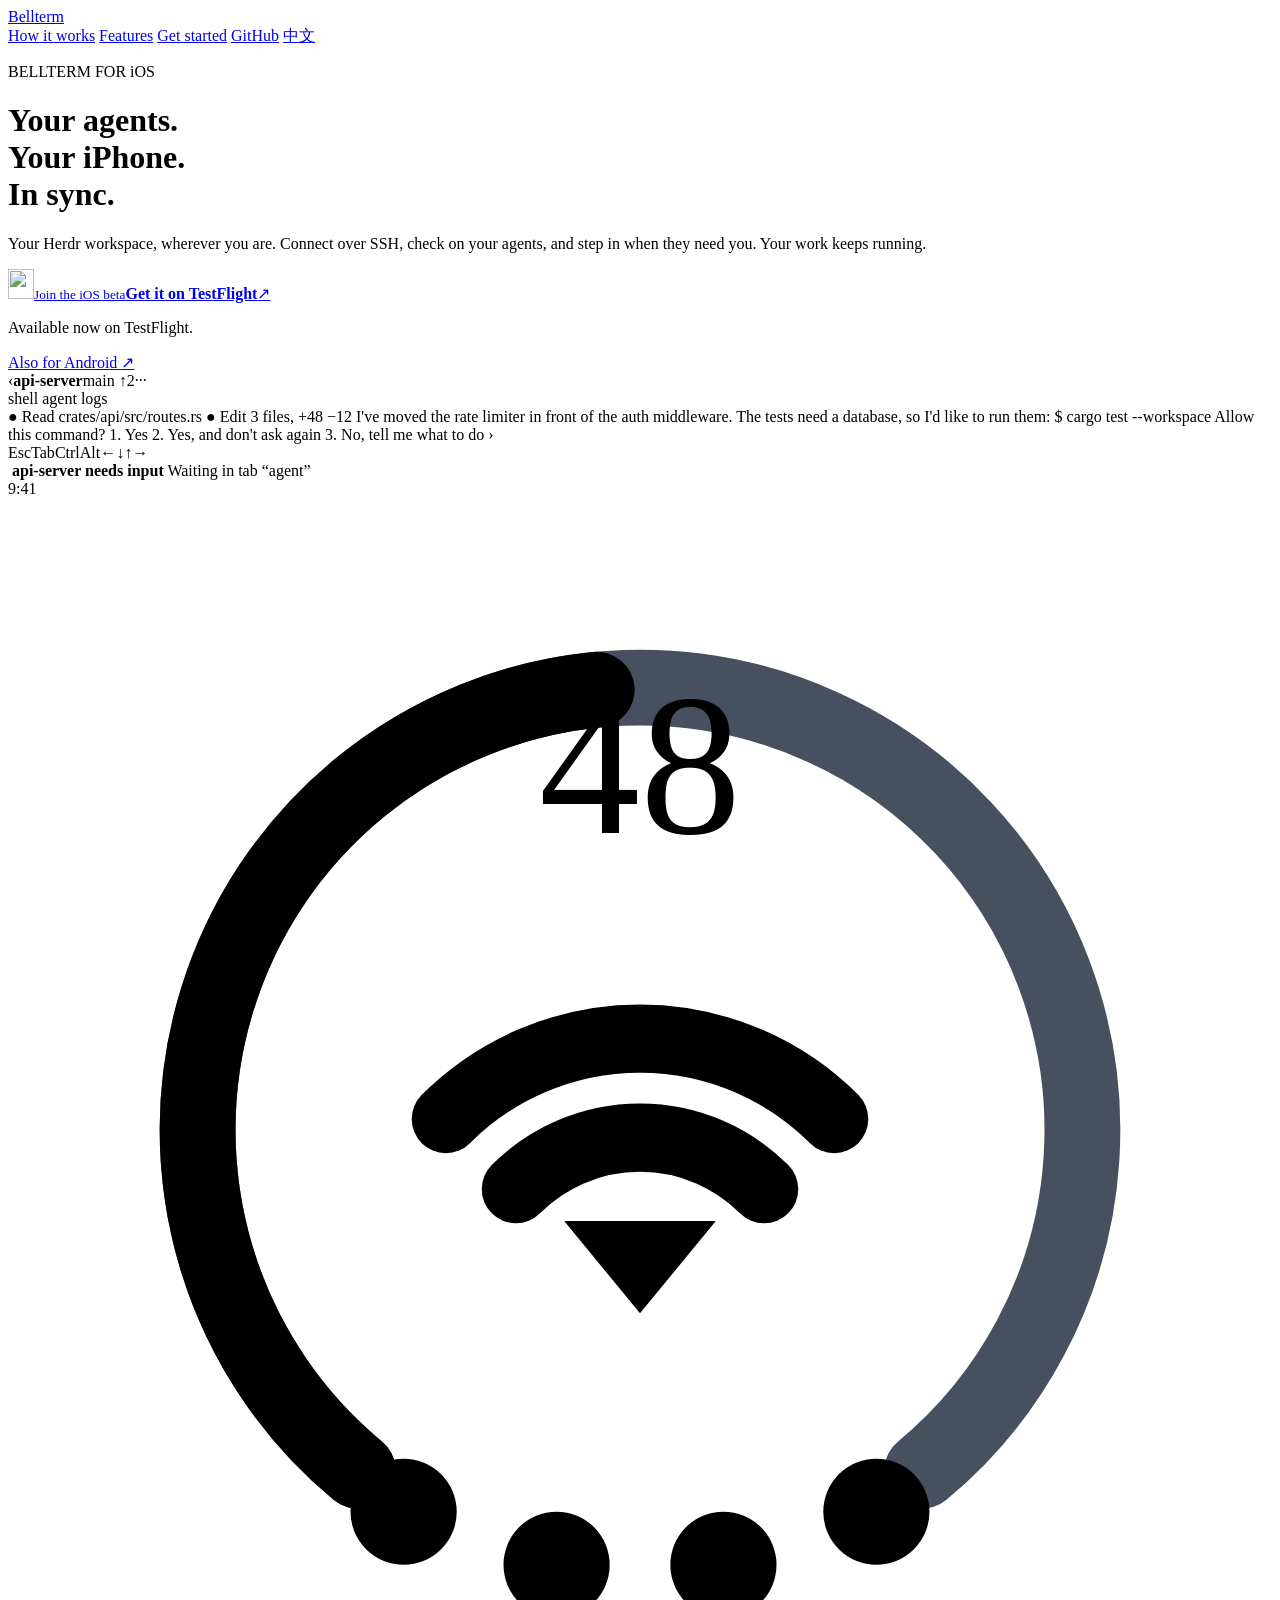
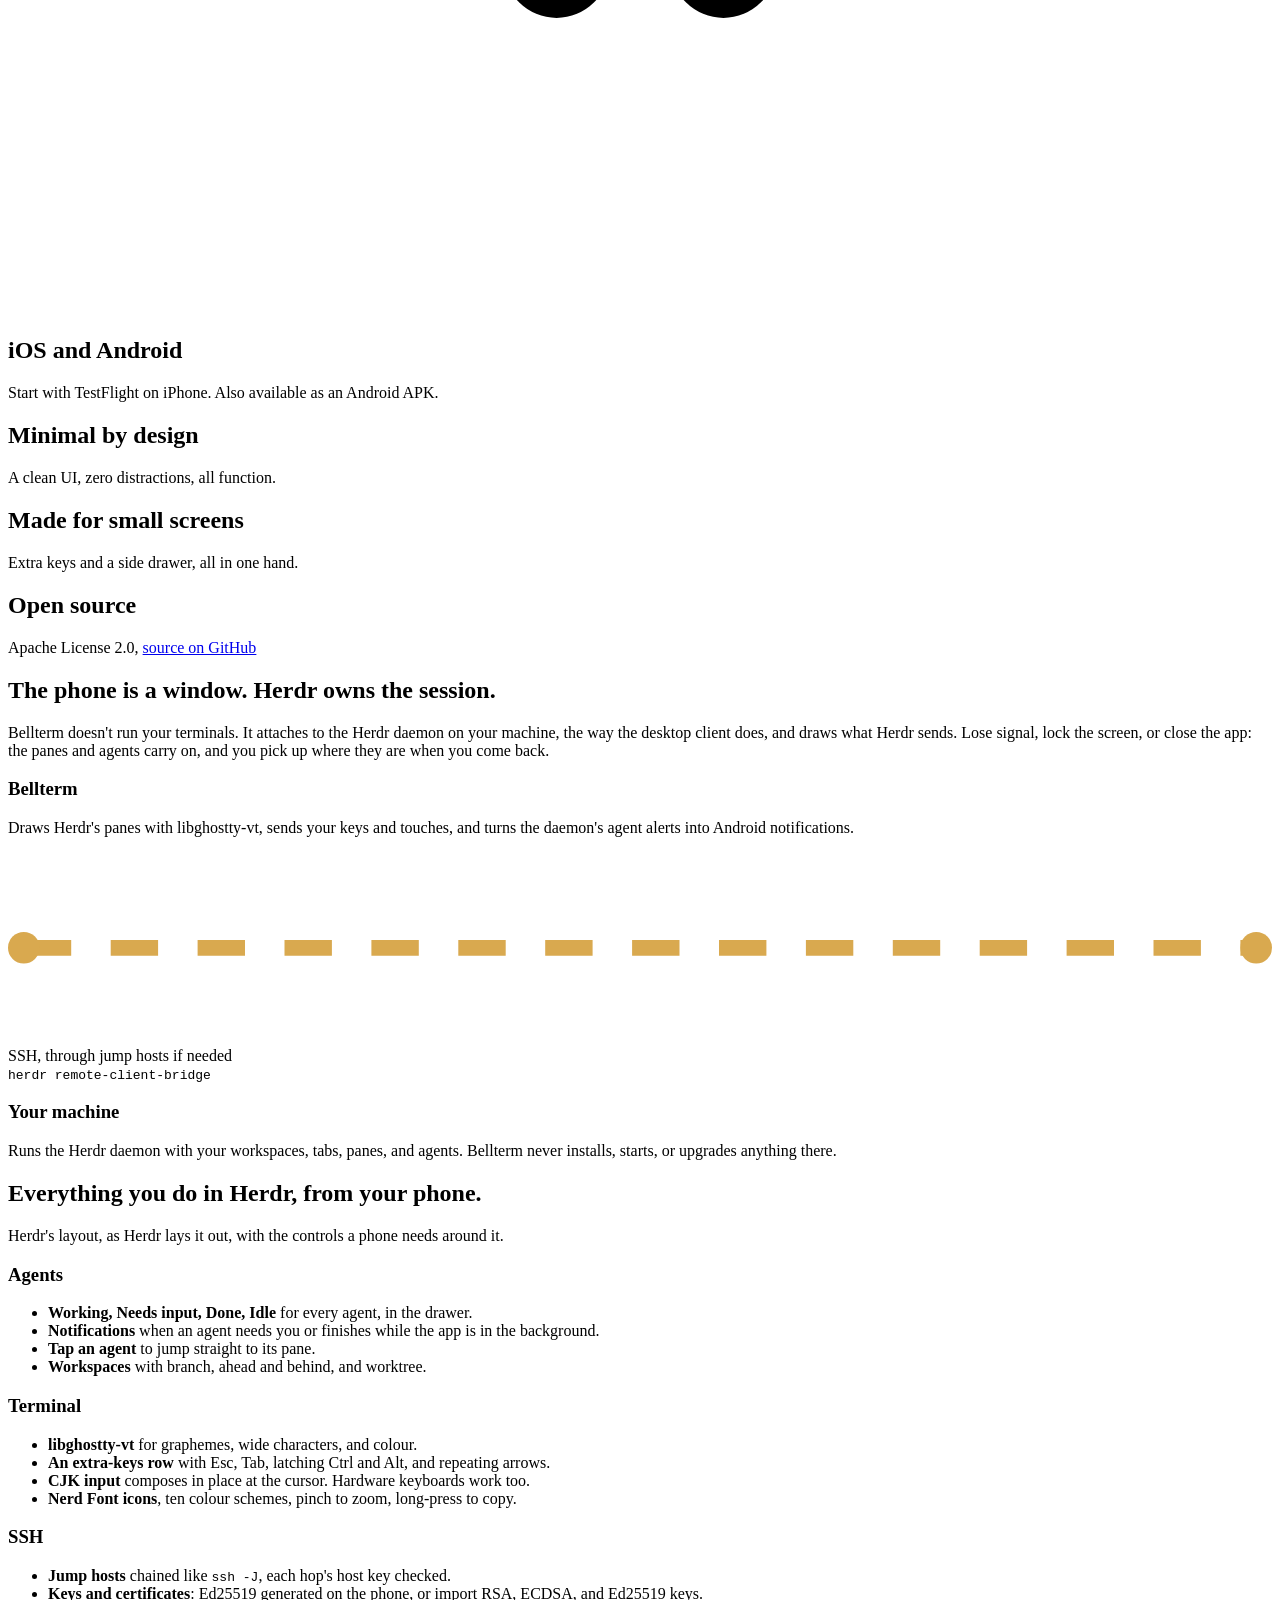
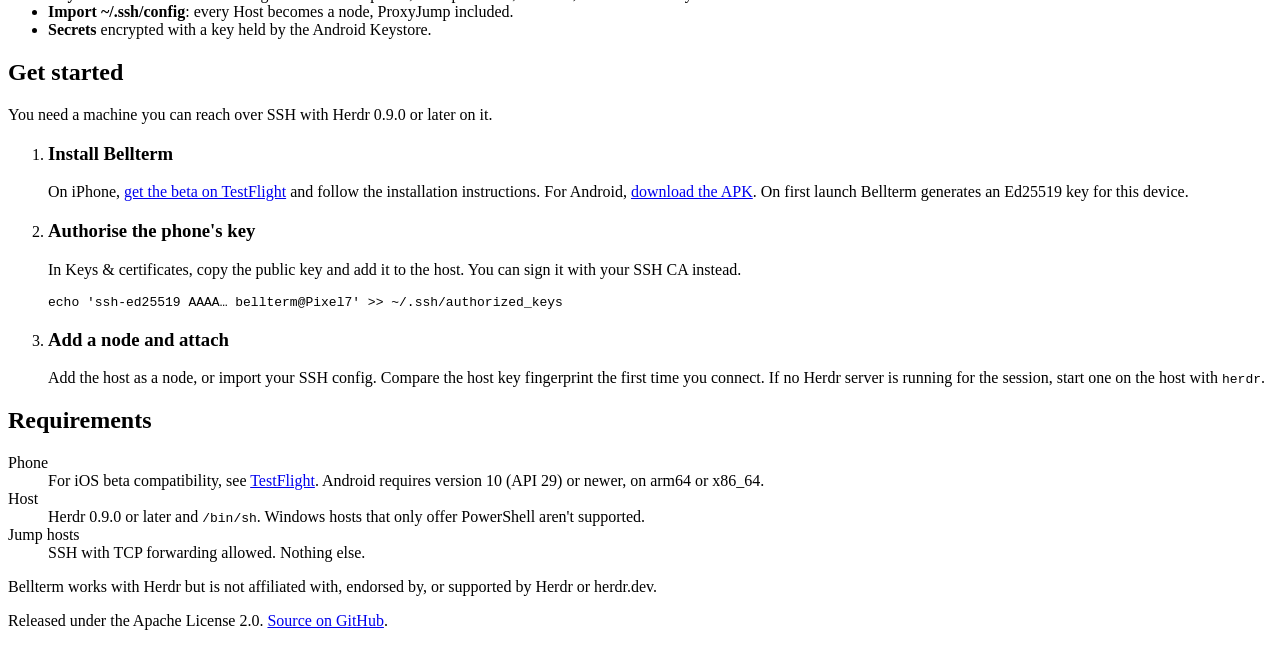
==== site/index.html @ d53939ff "docs(site): sync the site with what bellterm.app serves The Worker deployed at bellterm.app serves a" ====
<!doctype html>
<html lang="en">
<head>
<meta charset="utf-8">
<meta name="viewport" content="width=device-width, initial-scale=1, viewport-fit=cover">
<title>Bellterm — Herdr on your phone, over SSH</title>
<meta name="description" content="A native iOS and Android client for Herdr: reach workspaces, tabs, panes, and agents over SSH, and get notified when an agent needs input. Open source.">
<meta name="theme-color" content="#f5f5f7">
<link rel="canonical" href="https://bellterm.app/">
<link rel="alternate" hreflang="en" href="https://bellterm.app/">
<link rel="alternate" hreflang="zh-CN" href="https://bellterm.app/zh/">
<link rel="alternate" hreflang="x-default" href="https://bellterm.app/">
<link rel="icon" href="/favicon.svg" type="image/svg+xml">
<link rel="apple-touch-icon" href="/apple-touch-icon.png">
<meta property="og:type" content="website">
<meta property="og:site_name" content="Bellterm">
<meta property="og:locale" content="en_US">
<meta property="og:locale:alternate" content="zh_CN">
<meta property="og:title" content="Bellterm — Your Herdr agents, on your phone">
<meta property="og:description" content="A native iOS and Android client for Herdr over SSH. Reach workspaces, tabs, and panes, and get notified when an agent needs you.">
<meta property="og:url" content="https://bellterm.app/">
<meta property="og:image" content="https://bellterm.app/og.png">
<meta property="og:image:width" content="1200">
<meta property="og:image:height" content="630">
<meta property="og:image:alt" content="Bellterm: your Herdr agents, on your phone.">
<meta name="twitter:card" content="summary_large_image">
<script type="application/ld+json">
{
  "@context": "https://schema.org",
  "@type": "SoftwareApplication",
  "name": "Bellterm",
  "url": "https://bellterm.app/",
  "description": "A native iOS and Android client for Herdr: reach workspaces, tabs, panes, and agents over SSH, and get notified when an agent needs input. Open source.",
  "inLanguage": "en",
  "applicationCategory": "DeveloperApplication",
  "operatingSystem": ["iOS", "Android 10+"],
  "downloadUrl": ["https://testflight.apple.com/join/aYFsFsRf", "https://dl.bellterm.app/bellterm.apk"],
  "image": "https://bellterm.app/og.png",
  "license": "https://www.apache.org/licenses/LICENSE-2.0",
  "isAccessibleForFree": true,
  "offers": {
    "@type": "Offer",
    "price": "0",
    "priceCurrency": "USD"
  },
  "sameAs": [
    "https://github.com/nimrc/bellterm"
  ]
}
</script>
<link rel="stylesheet" href="/style.css">
</head>
<body>
<header class="wrap top">
  <a class="brand" href="/"><img src="/icon.svg" alt="">Bellterm</a>
  <nav aria-label="Main">
    <a href="#how">How it works</a>
    <a href="#features">Features</a>
    <a href="#start">Get started</a>
    <a href="https://github.com/nimrc/bellterm">GitHub</a>
    <a href="/zh/" hreflang="zh-CN" lang="zh-CN">中文</a>
  </nav>
</header>

<main>
  <div class="wrap hero">
    <div class="hero-copy">
      <p class="eyebrow">BELLTERM FOR iOS</p>
      <h1>Your agents.<br>Your iPhone.<br><span>In sync.</span></h1>
      <p class="lede">Your Herdr workspace, wherever you are. Connect over SSH, check on your agents, and step in when they need you. Your work keeps running.</p>
      <div class="actions">
        <a class="button ios" href="https://testflight.apple.com/join/aYFsFsRf"><img src="/apple.svg" alt="" width="26" height="30"><span><small>Join the iOS beta</small><strong>Get it on TestFlight</strong></span><span class="button-arrow" aria-hidden="true">↗</span></a>
        <p class="fine">Available now on TestFlight.</p>
        <a class="android-link" href="https://dl.bellterm.app/bellterm.apk">Also for Android <span aria-hidden="true">↗</span></a>
      </div>
    </div>

    <div class="phone" role="img" aria-label="iPhone Duo style Bellterm preview, with time, battery and Wi-Fi in a side rail beside the terminal and agent notification">
      <div class="screen" aria-hidden="true">
        <div class="bar"><span class="back">‹</span><b>api-server</b><span class="branch">main ↑2</span><span class="workspace-menu">···</span></div>
        <div class="tabs">
          <span><i class="dot work"></i>shell</span>
          <span class="on"><i class="dot wait"></i>agent</span>
          <span><i class="dot"></i>logs</span>
        </div>
<div class="term"><span class="dim">● Read crates/api/src/routes.rs</span>
<span class="dim">● Edit 3 files, +48 −12</span>

I've moved the rate limiter in front of the auth middleware. The tests need a database, so I'd like to run them:

<span class="p">$</span> cargo test --workspace

<span class="q">Allow this command?</span>
  1. Yes
  2. Yes, and don't ask again
  3. No, tell me what to do

<span class="p">›</span> <i class="cursor"></i></div>
        <div class="keys">
          <span>Esc</span><span>Tab</span><span class="latched">Ctrl</span><span>Alt</span><span>←</span><span>↓</span><span>↑</span><span>→</span>
        </div>
        <div class="note">
          <img src="/icon.svg" alt="">
          <b>api-server needs input</b>
          <span>Waiting in tab “agent”</span>
        </div>
      </div>
      <div class="duo-status" aria-hidden="true">
        <span class="duo-time">9:41</span>
        <svg class="duo-battery" viewBox="0 0 100 112" fill="none">
          <path d="M27.690 76.968A35 35 0 1 1 72.310 76.968" stroke="#46505e" stroke-width="6" stroke-linecap="round"/>
          <path d="M27.690 76.968A35 35 0 0 1 46.575 15.168" stroke="currentColor" stroke-width="6" stroke-linecap="round"/>
          <path class="duo-wifi" d="M34.64 49.13a21.72 21.72 0 0 1 30.72 0M40.18 54.68a13.88 13.88 0 0 1 19.64 0" stroke="currentColor" stroke-width="5.4" stroke-linecap="round"/>
          <path d="M44 57.2h12l-6 7.3z" fill="currentColor"/>
          <g fill="currentColor"><circle cx="31.3" cy="80.2" r="4.2"/><circle cx="43.4" cy="84.4" r="4.2"/><circle cx="56.6" cy="84.4" r="4.2"/><circle cx="68.7" cy="80.2" r="4.2"/></g>
          <path d="M36 10h28v20H36z" fill="var(--deep)"/>
          <text x="50" y="26.5" text-anchor="middle" fill="currentColor">48</text>
        </svg>
      </div>
    </div>
  </div>

  <div class="wrap points">
    <div class="point">
      <h2>iOS and Android</h2>
      <p>Start with TestFlight on iPhone. Also available as an Android APK.</p>
    </div>
    <div class="point">
      <h2>Minimal by design</h2>
      <p>A clean UI, zero distractions, all function.</p>
    </div>
    <div class="point">
      <h2>Made for small screens</h2>
      <p>Extra keys and a side drawer, all in one hand.</p>
    </div>
    <div class="point">
      <h2>Open source</h2>
      <p>Apache License 2.0, <a href="https://github.com/nimrc/bellterm">source on GitHub</a></p>
    </div>
  </div>

  <section id="how">
    <div class="wrap">
      <h2>The phone is a window. Herdr owns the session.</h2>
      <p class="intro">Bellterm doesn't run your terminals. It attaches to the Herdr daemon on your machine, the way the desktop client does, and draws what Herdr sends. Lose signal, lock the screen, or close the app: the panes and agents carry on, and you pick up where they are when you come back.</p>
      <div class="flow">
        <div class="end">
          <h3>Bellterm</h3>
          <p>Draws Herdr's panes with libghostty-vt, sends your keys and touches, and turns the daemon's agent alerts into Android notifications.</p>
        </div>
        <div class="wire">
          <svg viewBox="0 0 160 24" preserveAspectRatio="none" aria-hidden="true">
            <path d="M2 12H158" stroke="#D9A94F" stroke-width="2" stroke-dasharray="6 5" fill="none"/>
            <circle cx="2" cy="12" r="2" fill="#D9A94F"/><circle cx="158" cy="12" r="2" fill="#D9A94F"/>
          </svg>
          <span>SSH, through jump hosts if needed<br><code>herdr remote-client-bridge</code></span>
        </div>
        <div class="end host">
          <h3>Your machine</h3>
          <p>Runs the Herdr daemon with your workspaces, tabs, panes, and agents. Bellterm never installs, starts, or upgrades anything there.</p>
        </div>
      </div>
    </div>
  </section>

  <section id="features">
    <div class="wrap">
      <h2>Everything you do in Herdr, from your phone.</h2>
      <p class="intro">Herdr's layout, as Herdr lays it out, with the controls a phone needs around it.</p>
      <div class="cols">
        <div>
          <h3>Agents</h3>
          <ul>
            <li><strong>Working, Needs input, Done, Idle</strong> for every agent, in the drawer.</li>
            <li><strong>Notifications</strong> when an agent needs you or finishes while the app is in the background.</li>
            <li><strong>Tap an agent</strong> to jump straight to its pane.</li>
            <li><strong>Workspaces</strong> with branch, ahead and behind, and worktree.</li>
          </ul>
        </div>
        <div>
          <h3>Terminal</h3>
          <ul>
            <li><strong>libghostty-vt</strong> for graphemes, wide characters, and colour.</li>
            <li><strong>An extra-keys row</strong> with Esc, Tab, latching Ctrl and Alt, and repeating arrows.</li>
            <li><strong>CJK input</strong> composes in place at the cursor. Hardware keyboards work too.</li>
            <li><strong>Nerd Font icons</strong>, ten colour schemes, pinch to zoom, long-press to copy.</li>
          </ul>
        </div>
        <div>
          <h3>SSH</h3>
          <ul>
            <li><strong>Jump hosts</strong> chained like <code>ssh -J</code>, each hop's host key checked.</li>
            <li><strong>Keys and certificates</strong>: Ed25519 generated on the phone, or import RSA, ECDSA, and Ed25519 keys.</li>
            <li><strong>Import ~/.ssh/config</strong>: every Host becomes a node, ProxyJump included.</li>
            <li><strong>Secrets</strong> encrypted with a key held by the Android Keystore.</li>
          </ul>
        </div>
      </div>
    </div>
  </section>

  <section id="start">
    <div class="wrap">
      <h2>Get started</h2>
      <p class="intro">You need a machine you can reach over SSH with Herdr 0.9.0 or later on it.</p>
      <ol class="steps">
        <li>
          <div>
            <h3>Install Bellterm</h3>
            <p>On iPhone, <a href="https://testflight.apple.com/join/aYFsFsRf">get the beta on TestFlight</a> and follow the installation instructions. For Android, <a href="https://dl.bellterm.app/bellterm.apk">download the APK</a>. On first launch Bellterm generates an Ed25519 key for this device.</p>
          </div>
        </li>
        <li>
          <div>
            <h3>Authorise the phone's key</h3>
            <p>In Keys &amp; certificates, copy the public key and add it to the host. You can sign it with your SSH CA instead.</p>
            <pre>echo 'ssh-ed25519 AAAA… bellterm@Pixel7' &gt;&gt; ~/.ssh/authorized_keys</pre>
          </div>
        </li>
        <li>
          <div>
            <h3>Add a node and attach</h3>
            <p>Add the host as a node, or import your SSH config. Compare the host key fingerprint the first time you connect. If no Herdr server is running for the session, start one on the host with <code>herdr</code>.</p>
          </div>
        </li>
      </ol>
    </div>
  </section>

  <section>
    <div class="wrap">
      <h2>Requirements</h2>
      <dl class="reqs">
        <div><dt>Phone</dt><dd>For iOS beta compatibility, see <a href="https://testflight.apple.com/join/aYFsFsRf">TestFlight</a>. Android requires version 10 (API 29) or newer, on arm64 or x86_64.</dd></div>
        <div><dt>Host</dt><dd>Herdr 0.9.0 or later and <code>/bin/sh</code>. Windows hosts that only offer PowerShell aren't supported.</dd></div>
        <div><dt>Jump hosts</dt><dd>SSH with TCP forwarding allowed. Nothing else.</dd></div>
      </dl>
    </div>
  </section>
</main>

<footer>
  <div class="wrap">
    <p>Bellterm works with Herdr but is not affiliated with, endorsed by, or supported by Herdr or herdr.dev.</p>
    <p>Released under the Apache License 2.0. <a href="https://github.com/nimrc/bellterm">Source on GitHub</a>.</p>
  </div>
</footer>
</body>
</html>
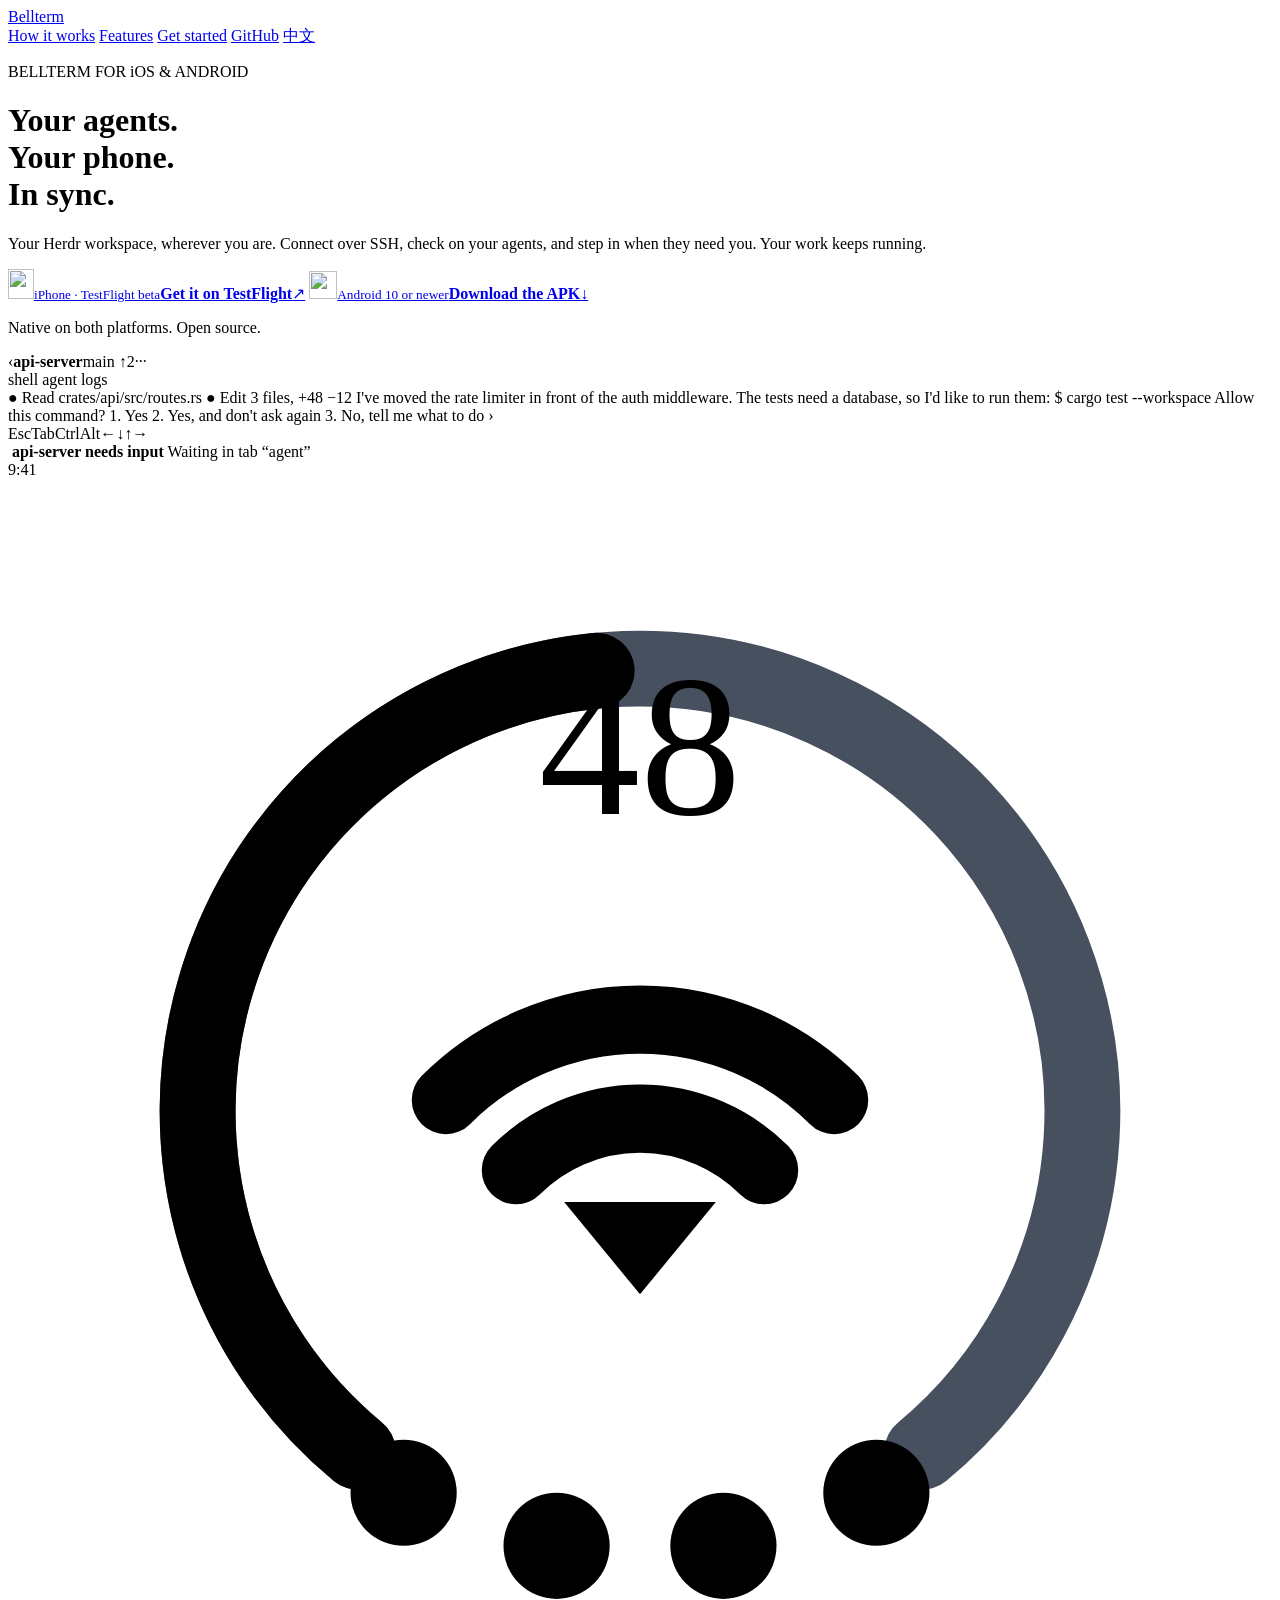
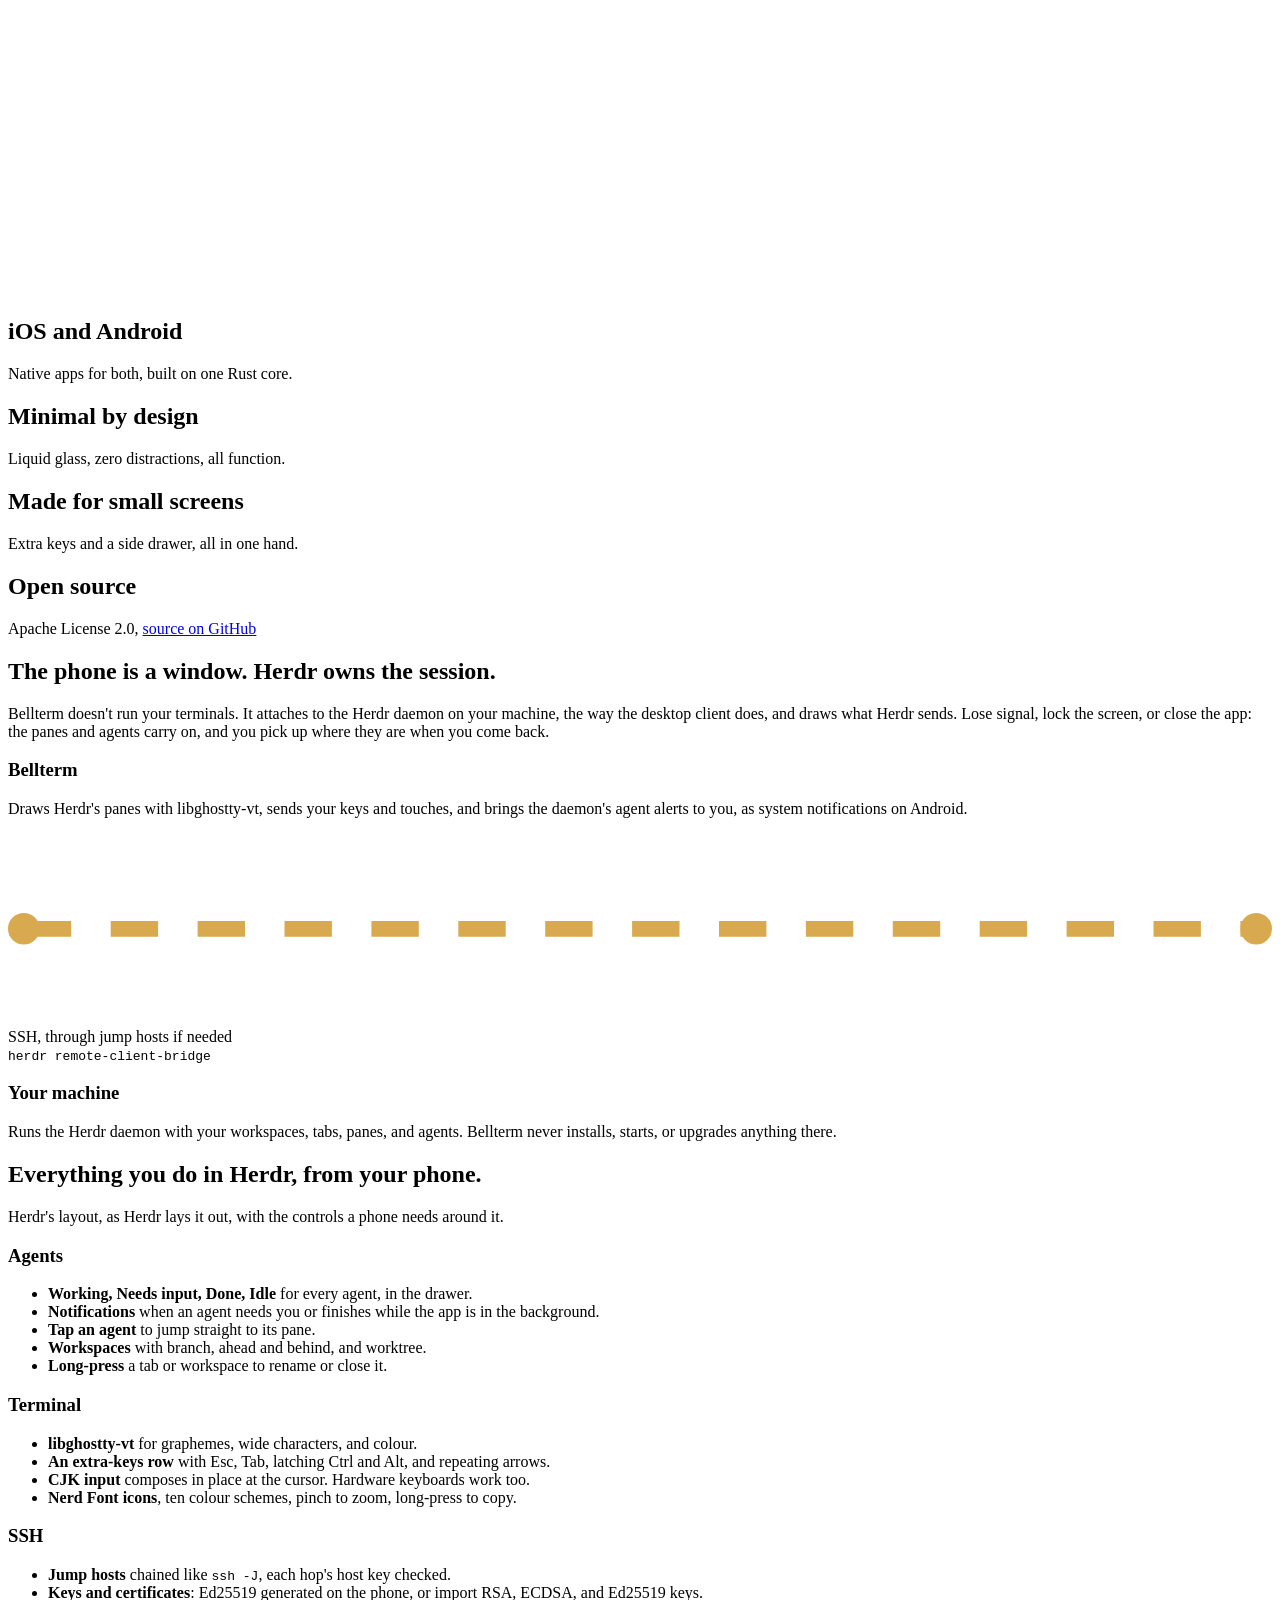
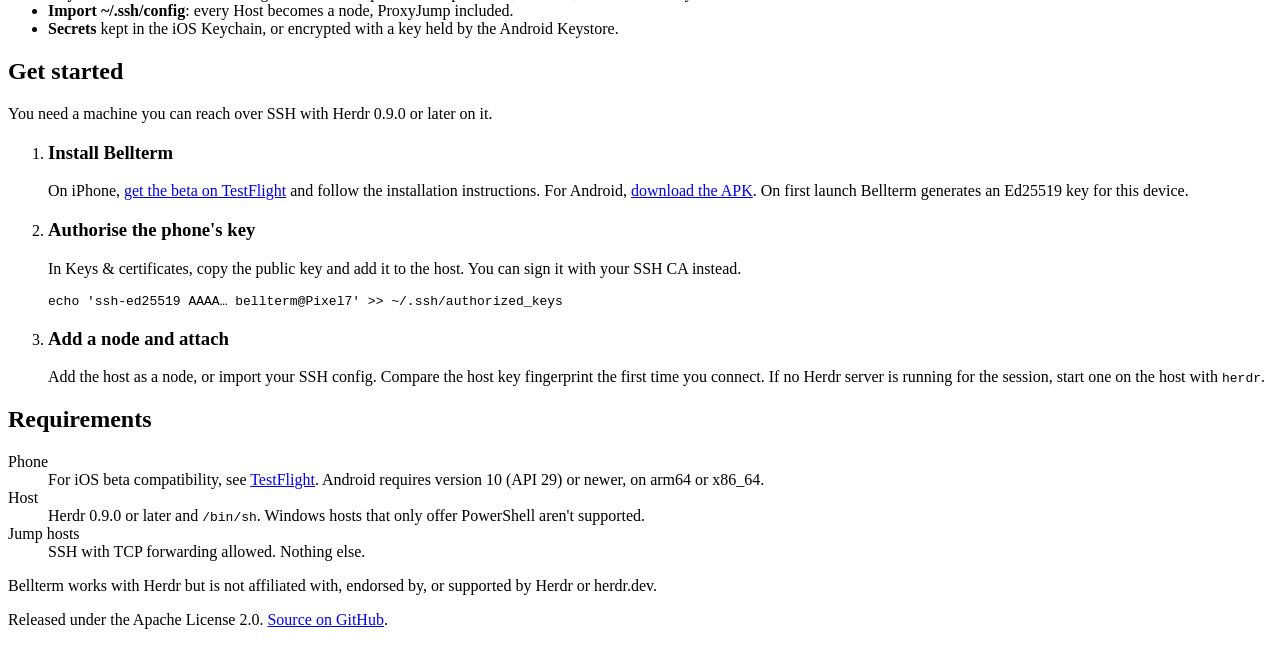
==== commit a3cc0520: "docs(site): restore equal iOS and Android billing Reverts the page changes of #18. That sync took th" ====
--- a/site/index.html
+++ b/site/index.html
@@ -65,13 +65,15 @@
 <main>
   <div class="wrap hero">
     <div class="hero-copy">
-      <p class="eyebrow">BELLTERM FOR iOS</p>
-      <h1>Your agents.<br>Your iPhone.<br><span>In sync.</span></h1>
+      <p class="eyebrow">BELLTERM FOR iOS &amp; ANDROID</p>
+      <h1>Your agents.<br>Your phone.<br><span>In sync.</span></h1>
       <p class="lede">Your Herdr workspace, wherever you are. Connect over SSH, check on your agents, and step in when they need you. Your work keeps running.</p>
       <div class="actions">
-        <a class="button ios" href="https://testflight.apple.com/join/aYFsFsRf"><img src="/apple.svg" alt="" width="26" height="30"><span><small>Join the iOS beta</small><strong>Get it on TestFlight</strong></span><span class="button-arrow" aria-hidden="true">↗</span></a>
-        <p class="fine">Available now on TestFlight.</p>
-        <a class="android-link" href="https://dl.bellterm.app/bellterm.apk">Also for Android <span aria-hidden="true">↗</span></a>
+        <div class="stores">
+          <a class="button" href="https://testflight.apple.com/join/aYFsFsRf"><img src="/apple.svg" alt="" width="26" height="30"><span><small>iPhone · TestFlight beta</small><strong>Get it on TestFlight</strong></span><span class="button-arrow" aria-hidden="true">↗</span></a>
+          <a class="button" href="https://dl.bellterm.app/bellterm.apk"><img src="/android.svg" alt="" width="28" height="28"><span><small>Android 10 or newer</small><strong>Download the APK</strong></span><span class="button-arrow" aria-hidden="true">↓</span></a>
+        </div>
+        <p class="fine">Native on both platforms. Open source.</p>
       </div>
     </div>
 
@@ -123,11 +125,11 @@
   <div class="wrap points">
     <div class="point">
       <h2>iOS and Android</h2>
-      <p>Start with TestFlight on iPhone. Also available as an Android APK.</p>
+      <p>Native apps for both, built on one Rust core.</p>
     </div>
     <div class="point">
       <h2>Minimal by design</h2>
-      <p>A clean UI, zero distractions, all function.</p>
+      <p>Liquid glass, zero distractions, all function.</p>
     </div>
     <div class="point">
       <h2>Made for small screens</h2>
@@ -146,7 +148,7 @@
       <div class="flow">
         <div class="end">
           <h3>Bellterm</h3>
-          <p>Draws Herdr's panes with libghostty-vt, sends your keys and touches, and turns the daemon's agent alerts into Android notifications.</p>
+          <p>Draws Herdr's panes with libghostty-vt, sends your keys and touches, and brings the daemon's agent alerts to you, as system notifications on Android.</p>
         </div>
         <div class="wire">
           <svg viewBox="0 0 160 24" preserveAspectRatio="none" aria-hidden="true">
@@ -175,6 +177,7 @@
             <li><strong>Notifications</strong> when an agent needs you or finishes while the app is in the background.</li>
             <li><strong>Tap an agent</strong> to jump straight to its pane.</li>
             <li><strong>Workspaces</strong> with branch, ahead and behind, and worktree.</li>
+            <li><strong>Long-press</strong> a tab or workspace to rename or close it.</li>
           </ul>
         </div>
         <div>
@@ -192,7 +195,7 @@
             <li><strong>Jump hosts</strong> chained like <code>ssh -J</code>, each hop's host key checked.</li>
             <li><strong>Keys and certificates</strong>: Ed25519 generated on the phone, or import RSA, ECDSA, and Ed25519 keys.</li>
             <li><strong>Import ~/.ssh/config</strong>: every Host becomes a node, ProxyJump included.</li>
-            <li><strong>Secrets</strong> encrypted with a key held by the Android Keystore.</li>
+            <li><strong>Secrets</strong> kept in the iOS Keychain, or encrypted with a key held by the Android Keystore.</li>
           </ul>
         </div>
       </div>
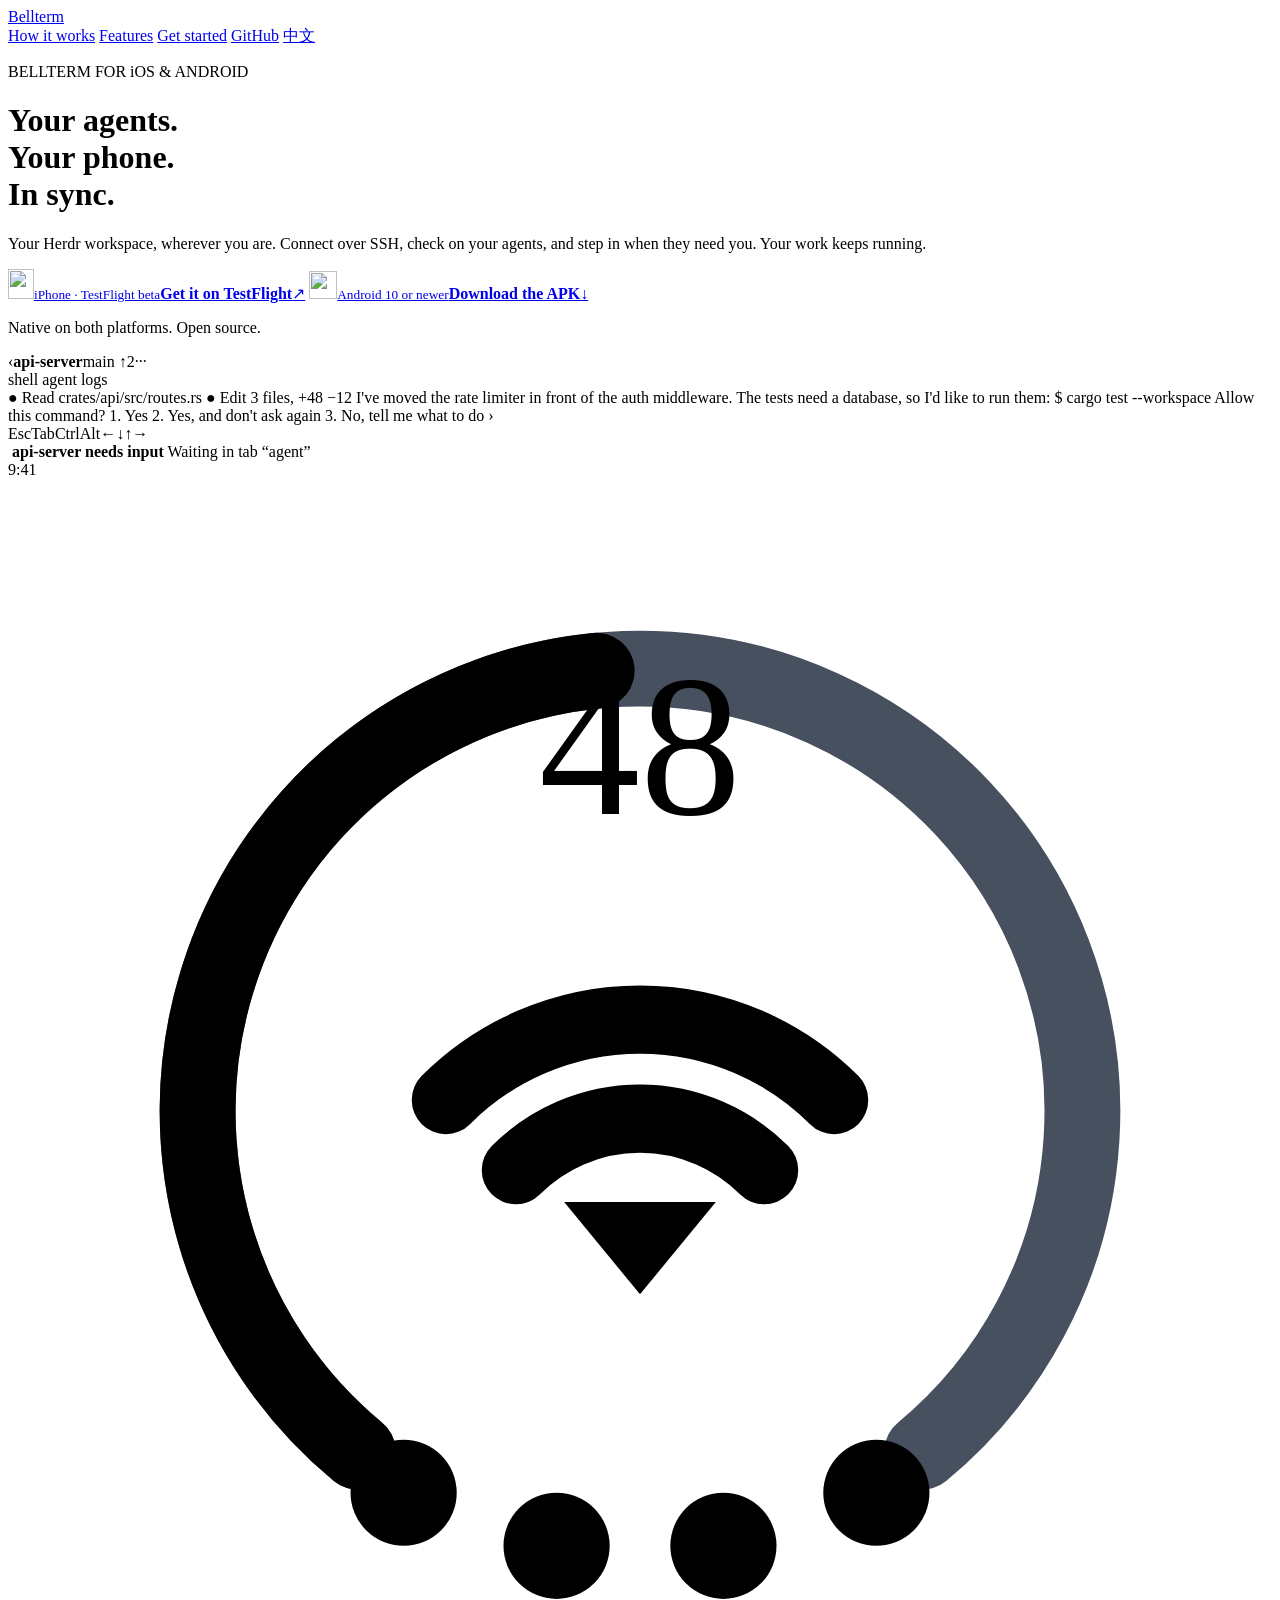
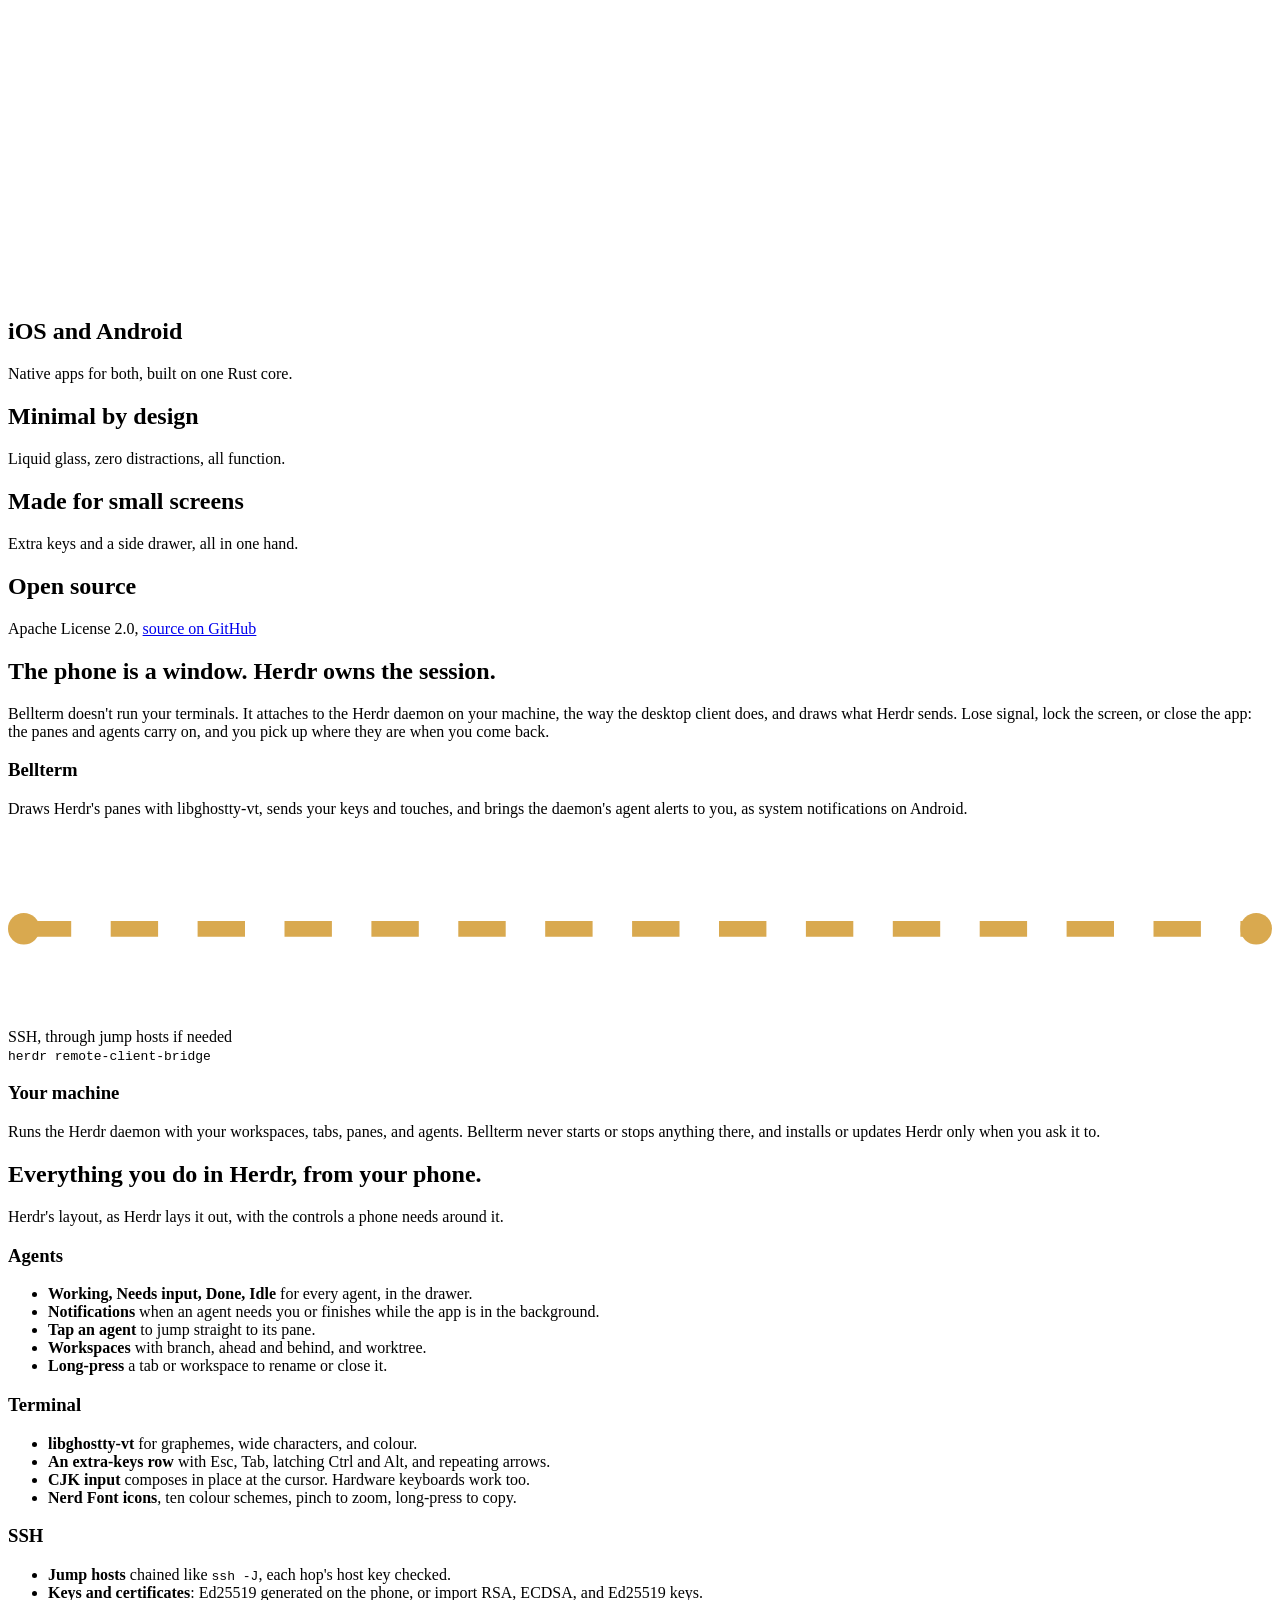
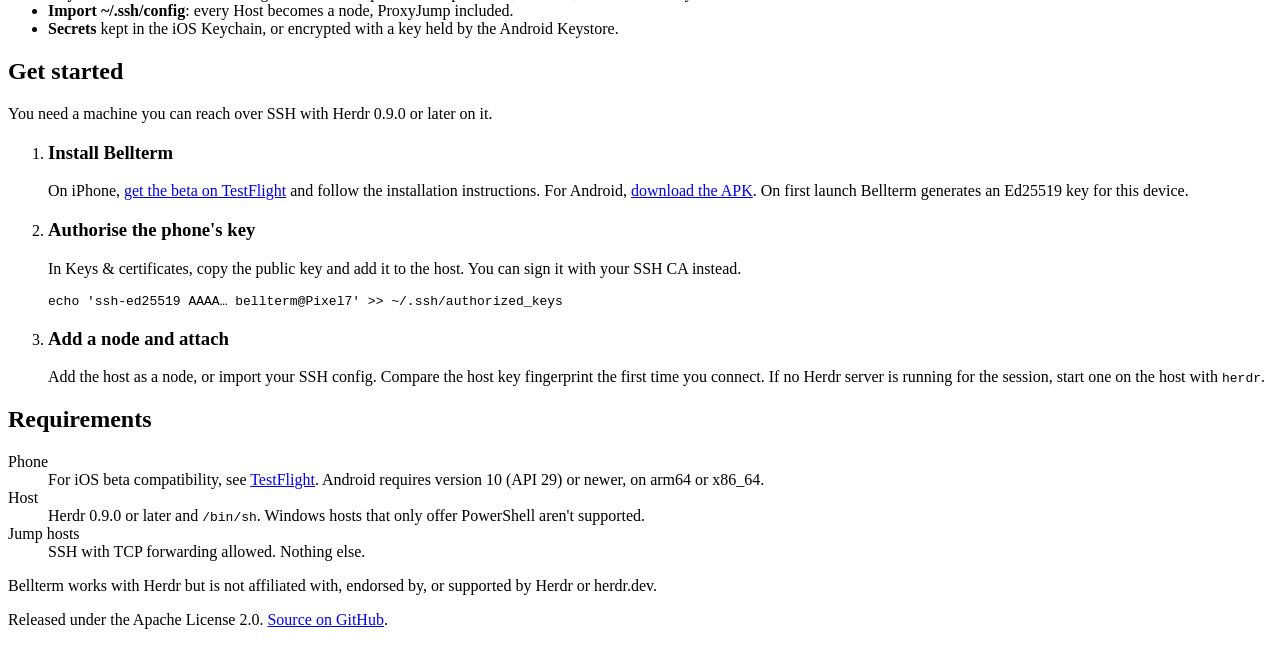
==== commit 1786077a: "feat: install or update Herdr on the host when asked A connection that finds Herdr older than 0.9.0," ====
--- a/site/index.html
+++ b/site/index.html
@@ -159,7 +159,7 @@
         </div>
         <div class="end host">
           <h3>Your machine</h3>
-          <p>Runs the Herdr daemon with your workspaces, tabs, panes, and agents. Bellterm never installs, starts, or upgrades anything there.</p>
+          <p>Runs the Herdr daemon with your workspaces, tabs, panes, and agents. Bellterm never starts or stops anything there, and installs or updates Herdr only when you ask it to.</p>
         </div>
       </div>
     </div>
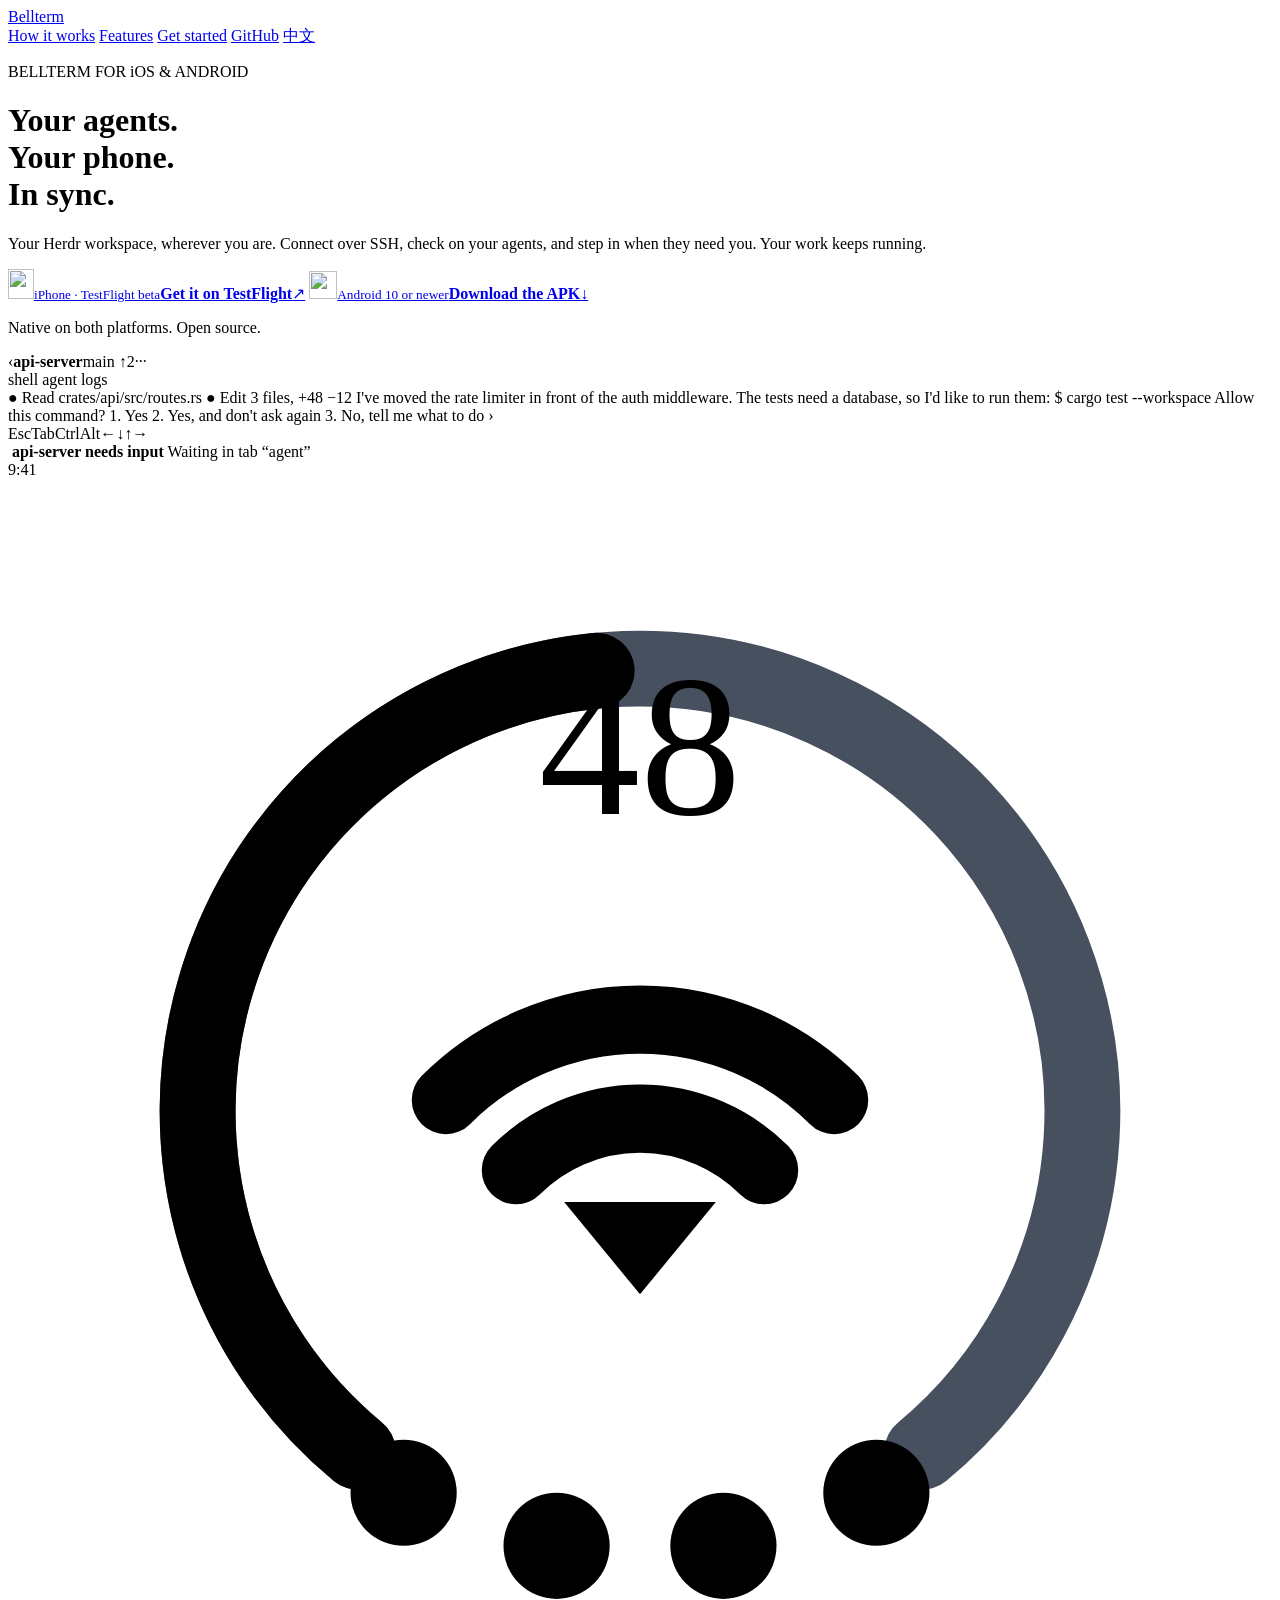
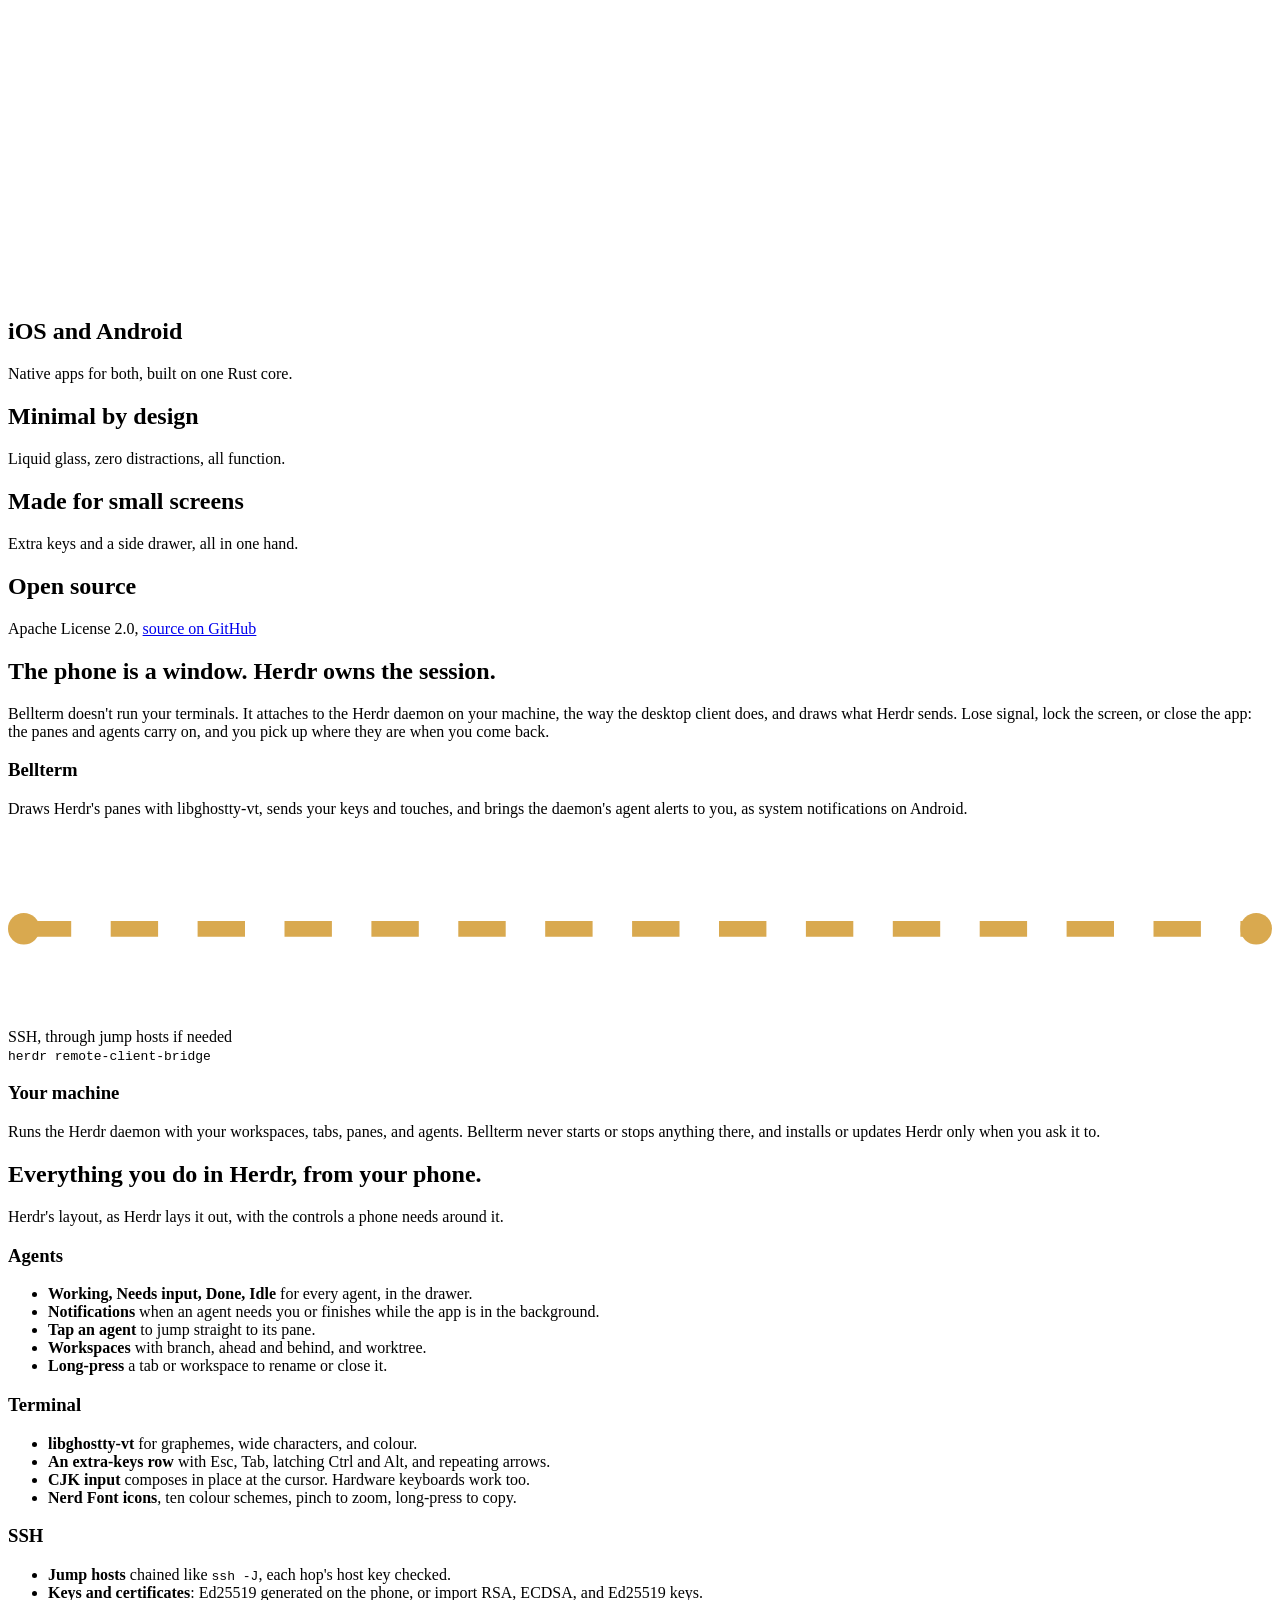
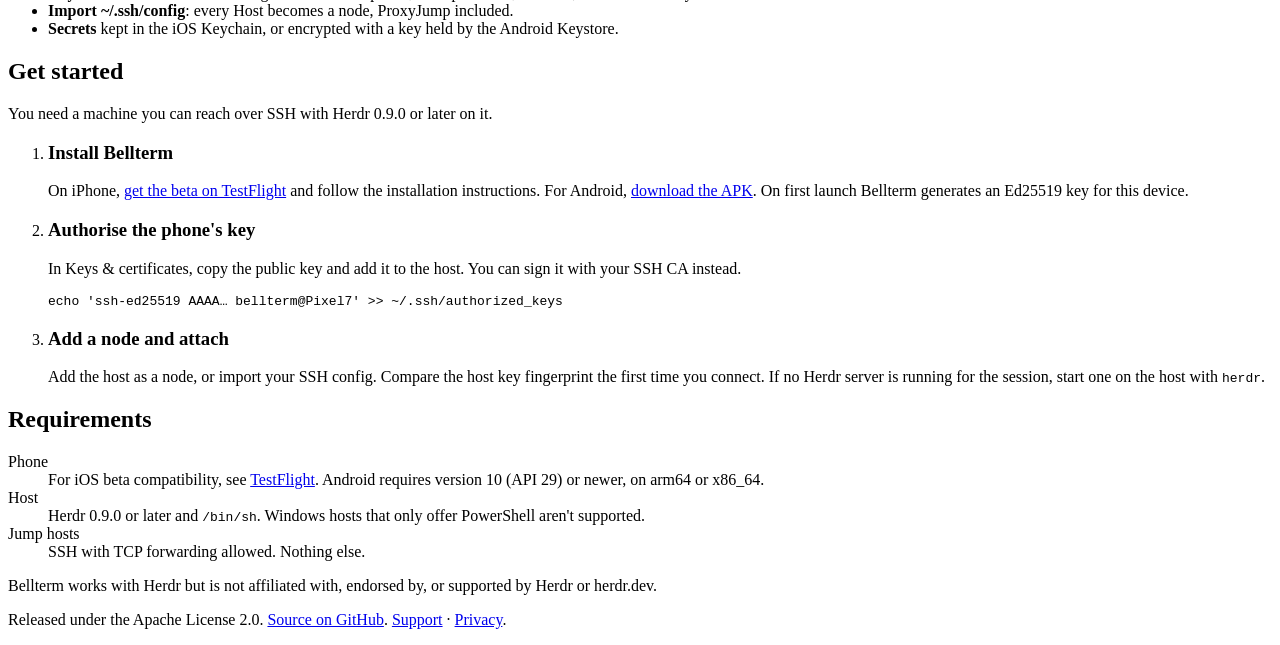
==== commit b4c31e8e: "site: add privacy and support pages in English and Chinese Adds /privacy/, /support/, /zh/privacy/ a" ====
--- a/site/index.html
+++ b/site/index.html
@@ -245,7 +245,7 @@
 <footer>
   <div class="wrap">
     <p>Bellterm works with Herdr but is not affiliated with, endorsed by, or supported by Herdr or herdr.dev.</p>
-    <p>Released under the Apache License 2.0. <a href="https://github.com/nimrc/bellterm">Source on GitHub</a>.</p>
+    <p>Released under the Apache License 2.0. <a href="https://github.com/nimrc/bellterm">Source on GitHub</a>. <a href="/support/">Support</a> · <a href="/privacy/">Privacy</a>.</p>
   </div>
 </footer>
 </body>
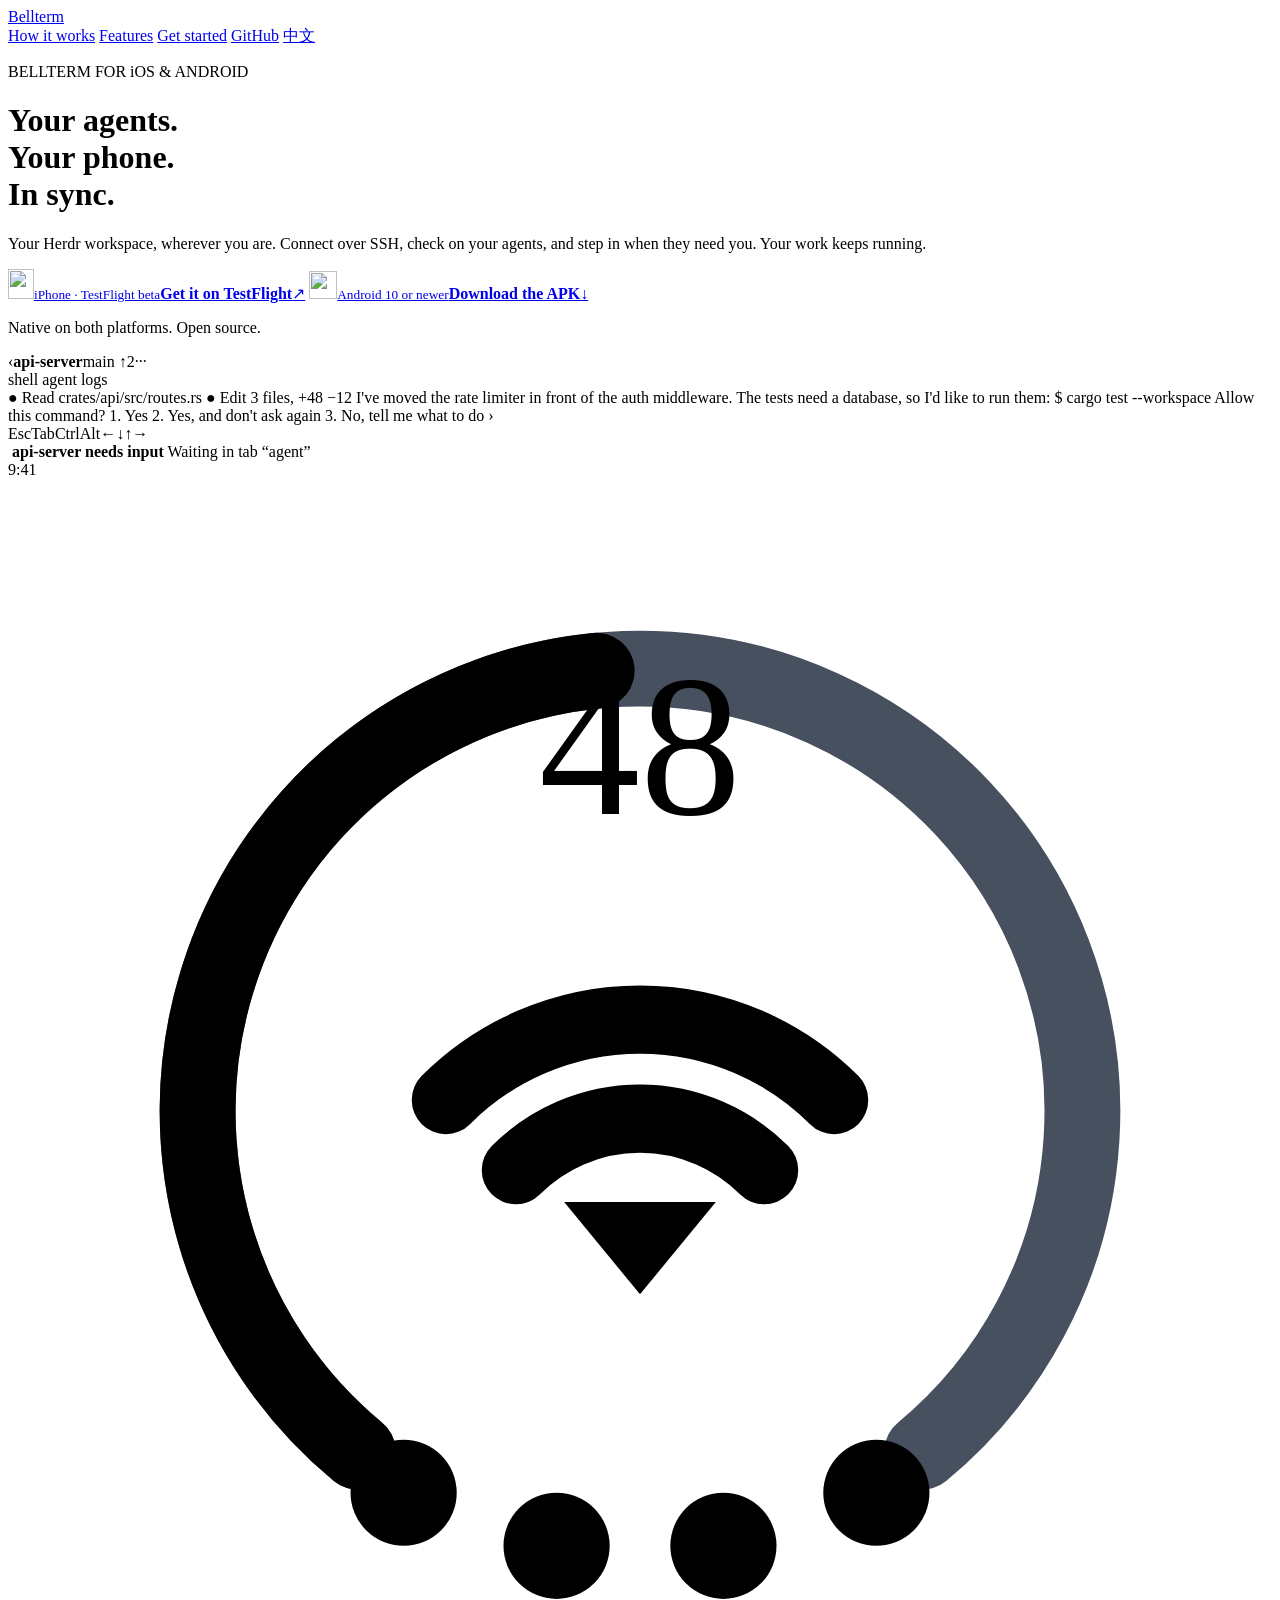
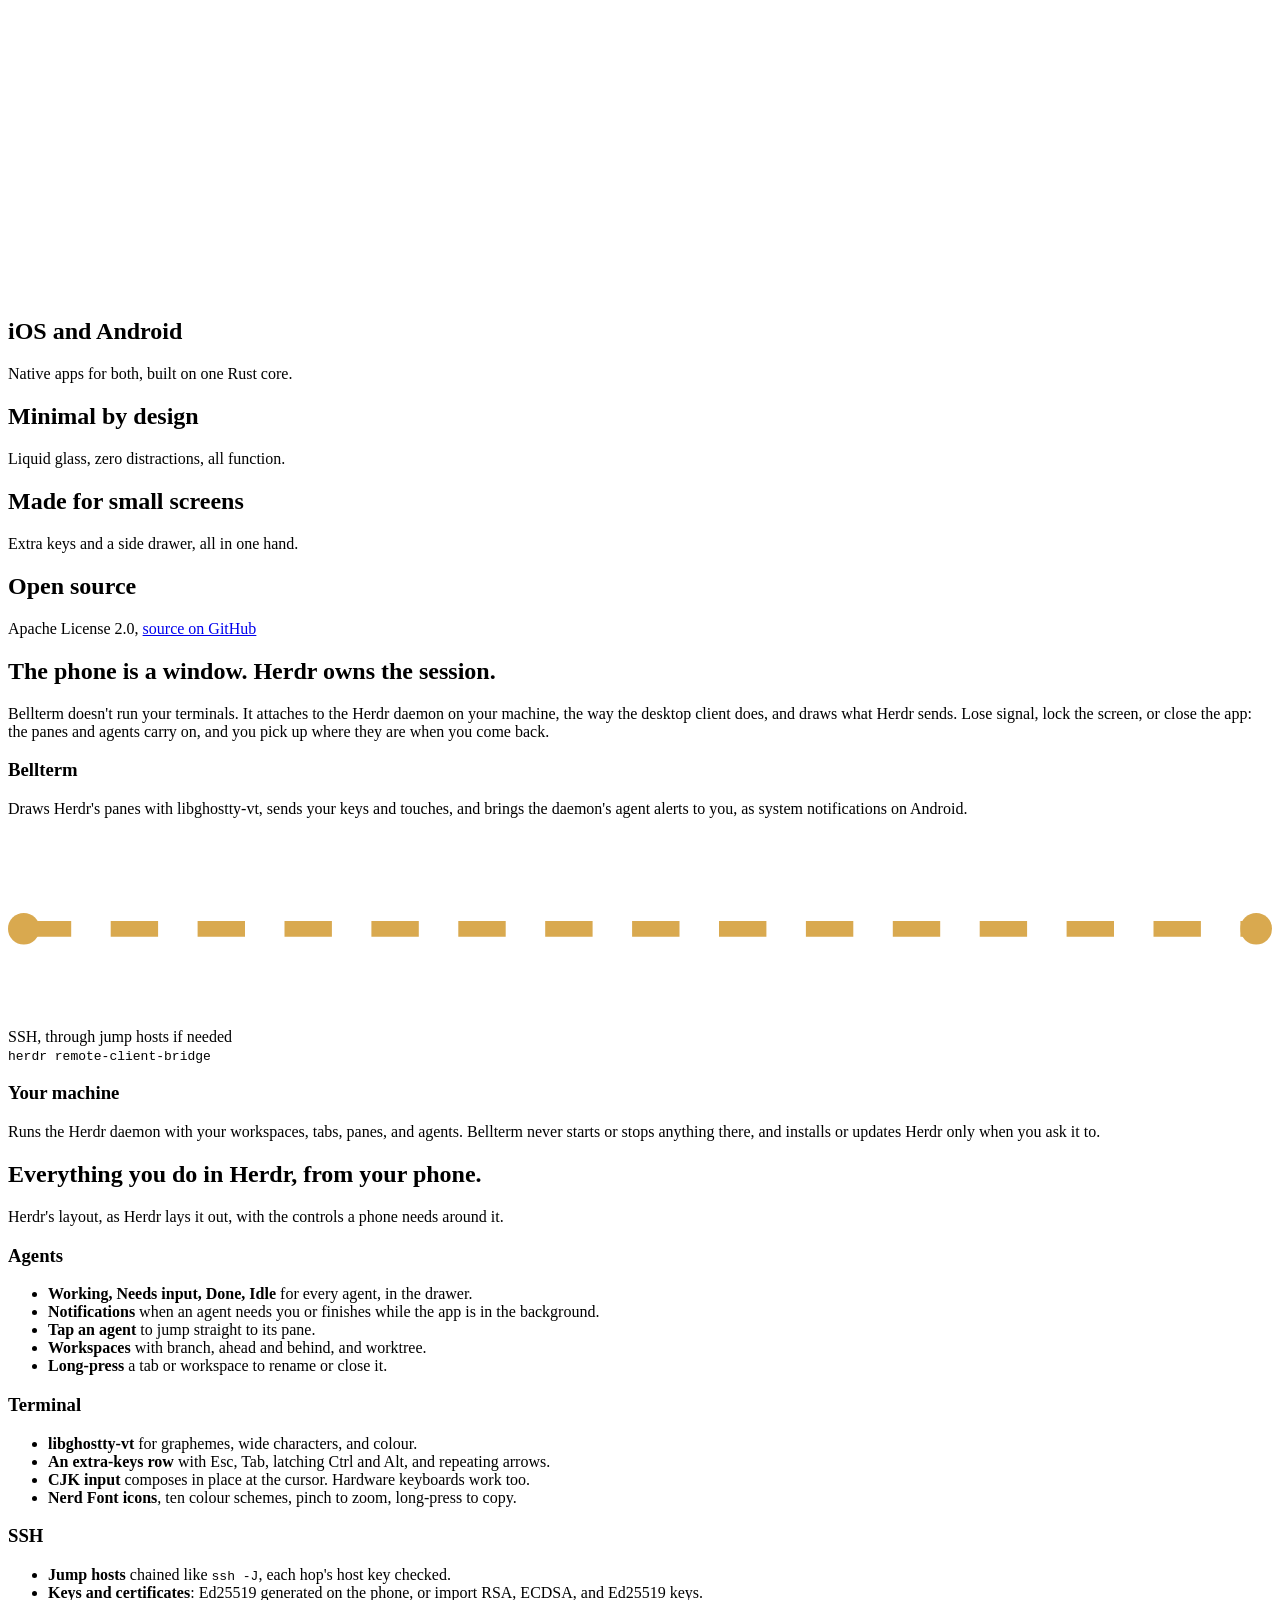
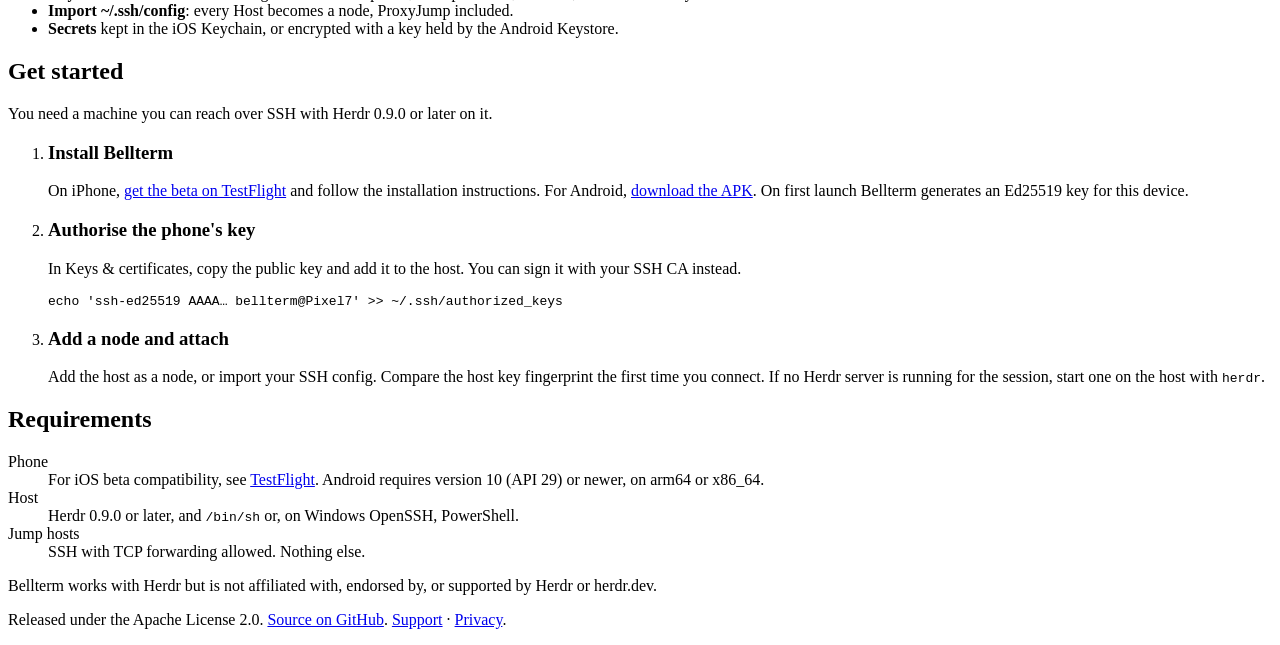
==== commit f5e552fc: "fix: connect to Windows OpenSSH hosts from Android Android's in-process SSH ran only the POSIX bridg" ====
--- a/site/index.html
+++ b/site/index.html
@@ -235,7 +235,7 @@
       <h2>Requirements</h2>
       <dl class="reqs">
         <div><dt>Phone</dt><dd>For iOS beta compatibility, see <a href="https://testflight.apple.com/join/aYFsFsRf">TestFlight</a>. Android requires version 10 (API 29) or newer, on arm64 or x86_64.</dd></div>
-        <div><dt>Host</dt><dd>Herdr 0.9.0 or later and <code>/bin/sh</code>. Windows hosts that only offer PowerShell aren't supported.</dd></div>
+        <div><dt>Host</dt><dd>Herdr 0.9.0 or later, and <code>/bin/sh</code> or, on Windows OpenSSH, PowerShell.</dd></div>
         <div><dt>Jump hosts</dt><dd>SSH with TCP forwarding allowed. Nothing else.</dd></div>
       </dl>
     </div>
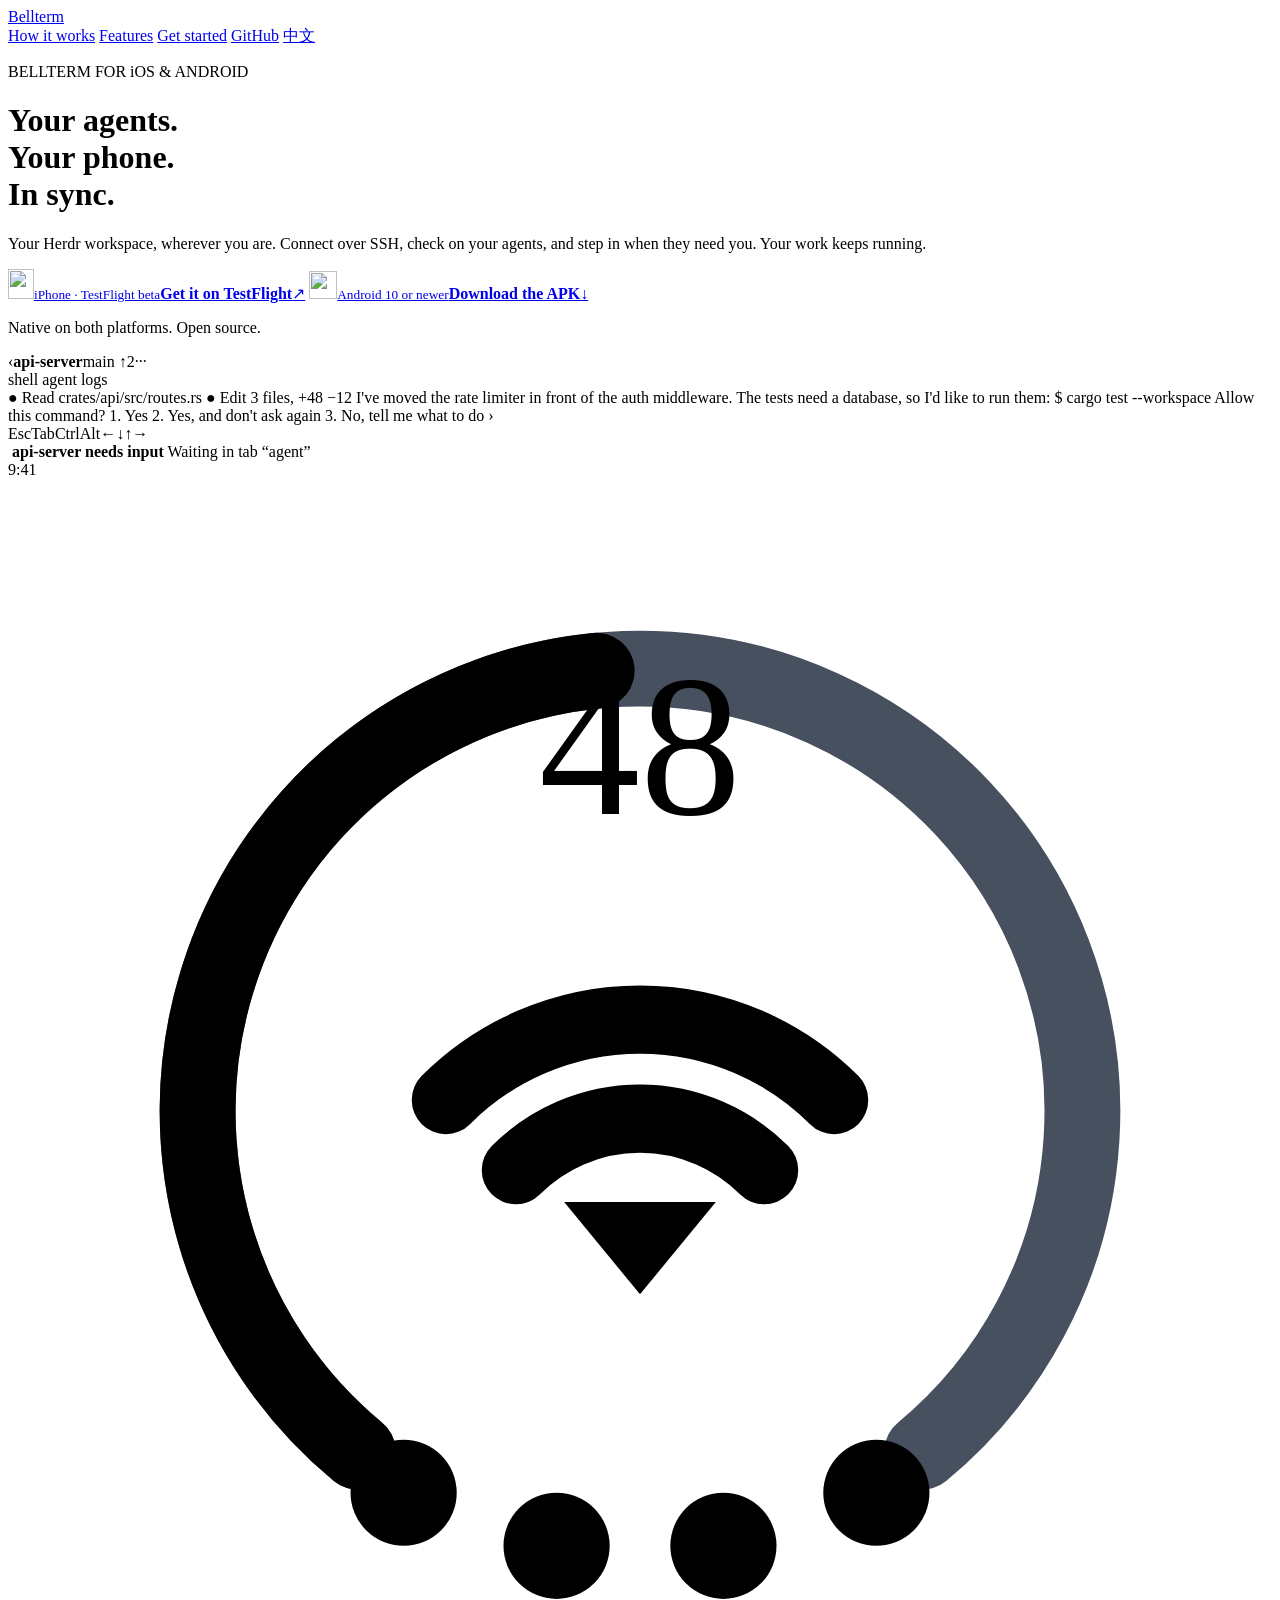
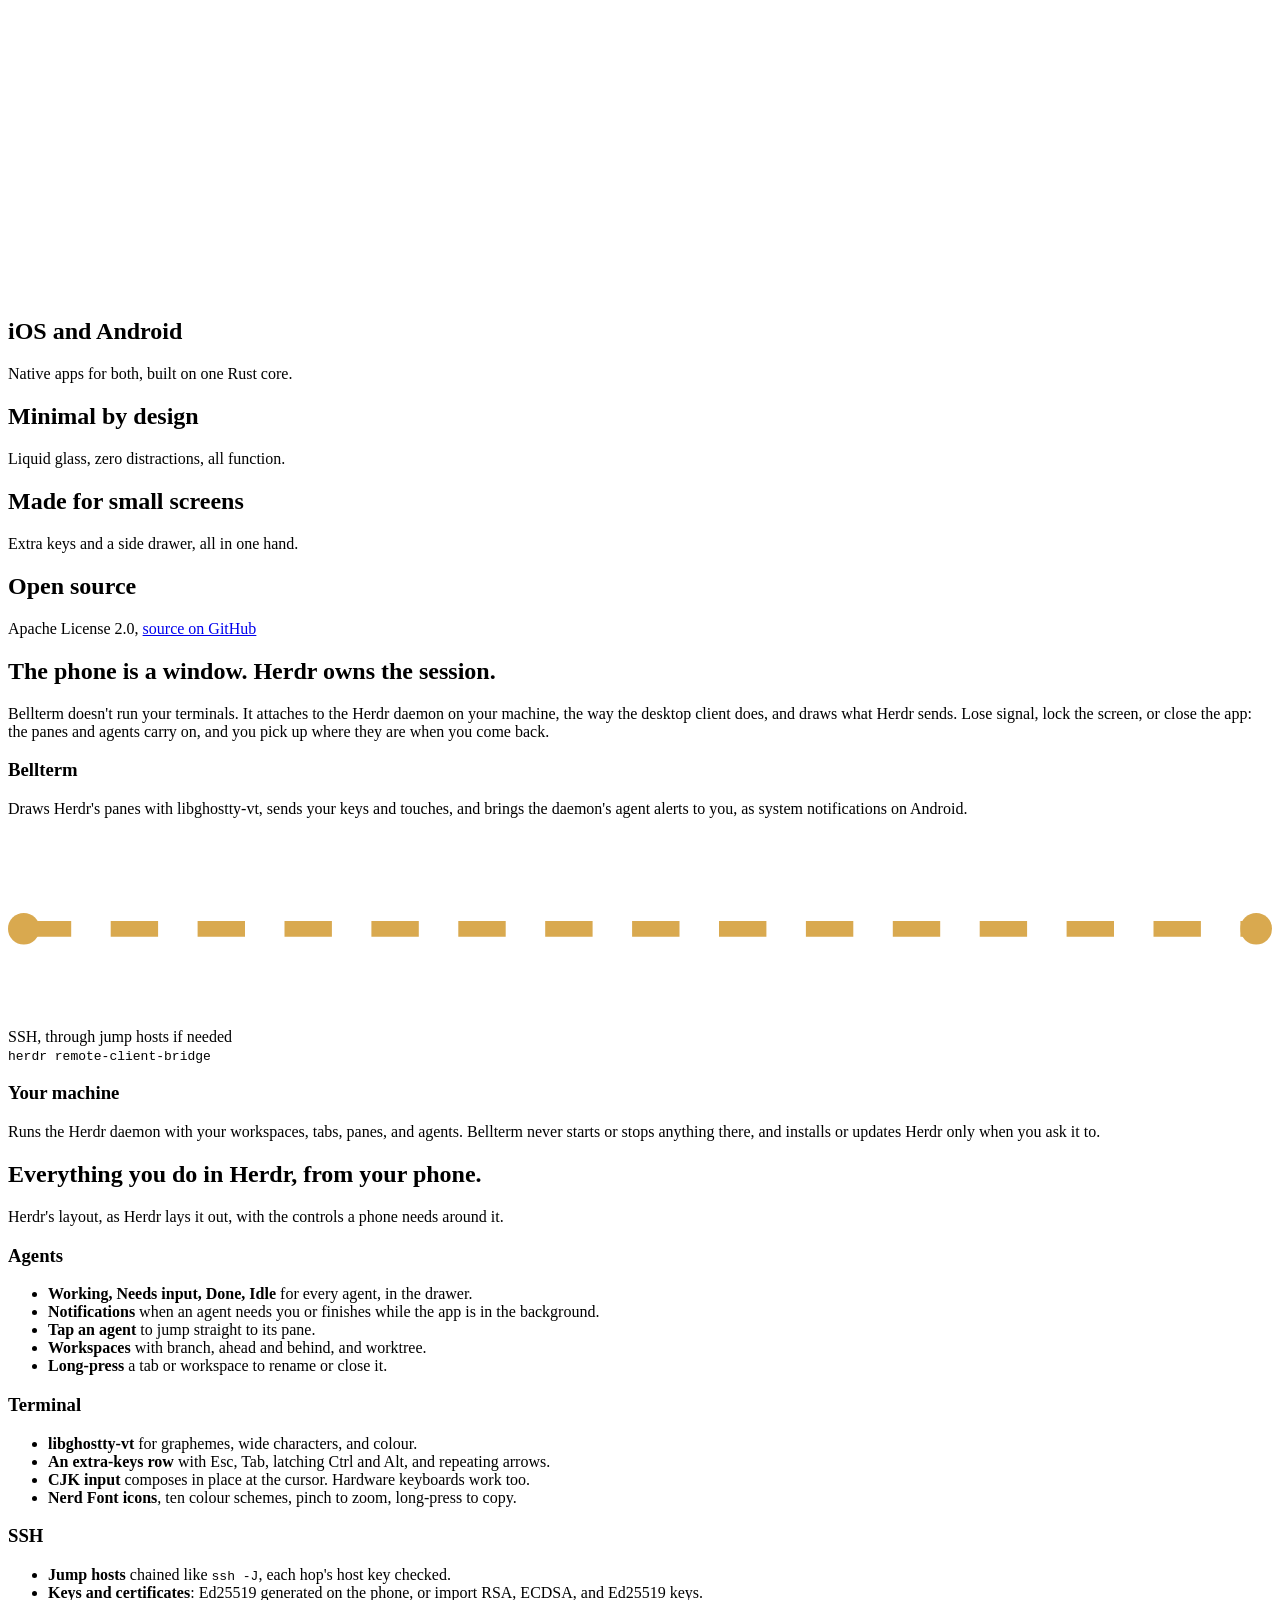
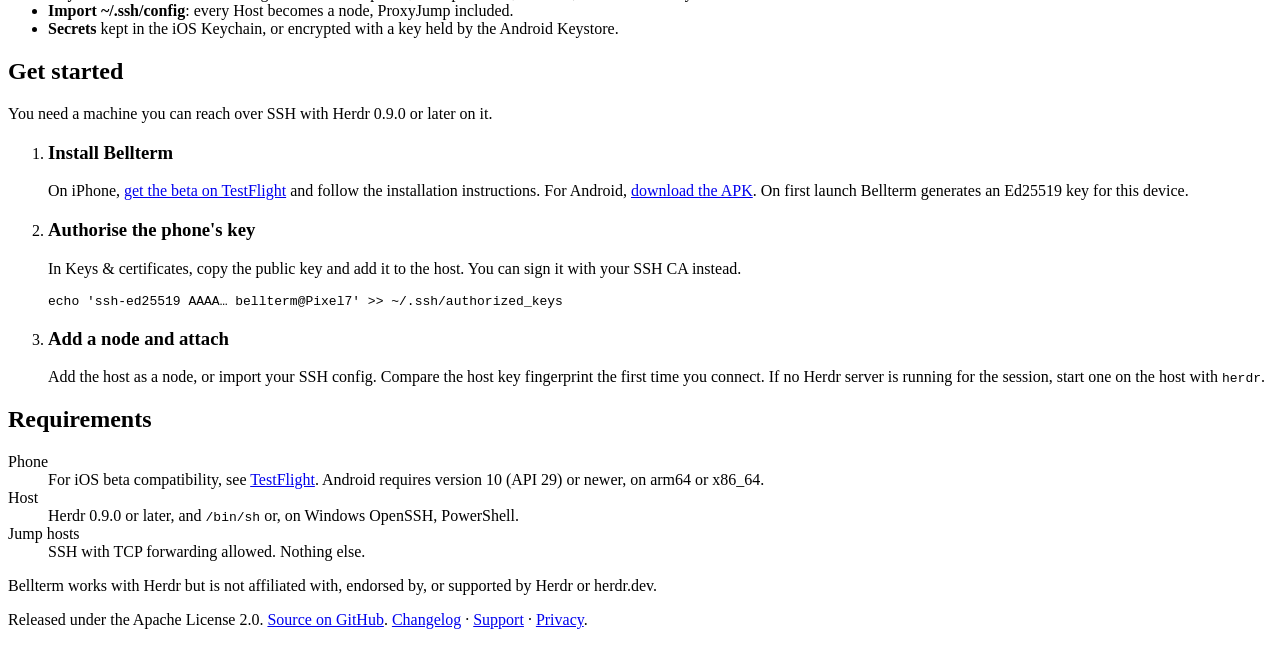
==== commit 08ce36ce: "docs(site): add a changelog with 1.1.0 and 1.1.1 English and Chinese changelog pages, linked from ev" ====
--- a/site/index.html
+++ b/site/index.html
@@ -245,7 +245,7 @@
 <footer>
   <div class="wrap">
     <p>Bellterm works with Herdr but is not affiliated with, endorsed by, or supported by Herdr or herdr.dev.</p>
-    <p>Released under the Apache License 2.0. <a href="https://github.com/nimrc/bellterm">Source on GitHub</a>. <a href="/support/">Support</a> · <a href="/privacy/">Privacy</a>.</p>
+    <p>Released under the Apache License 2.0. <a href="https://github.com/nimrc/bellterm">Source on GitHub</a>. <a href="/changelog/">Changelog</a> · <a href="/support/">Support</a> · <a href="/privacy/">Privacy</a>.</p>
   </div>
 </footer>
 </body>
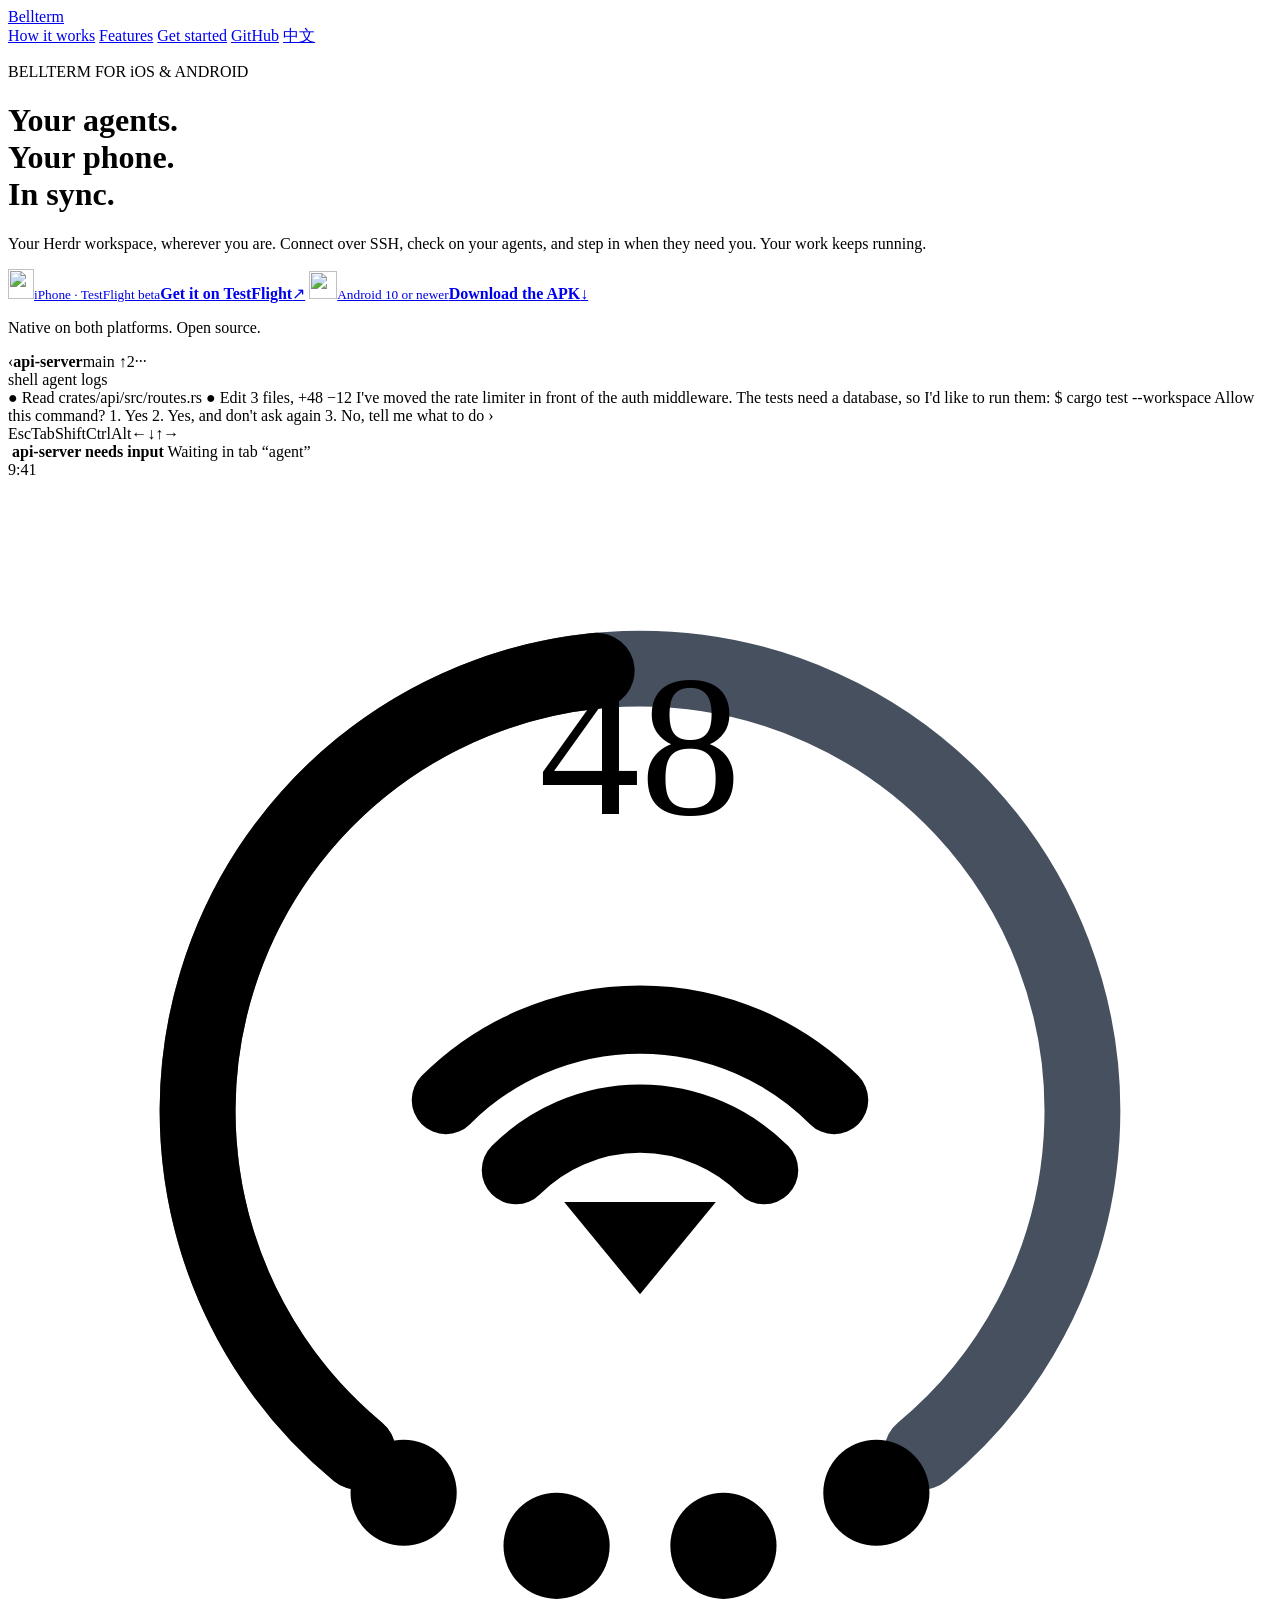
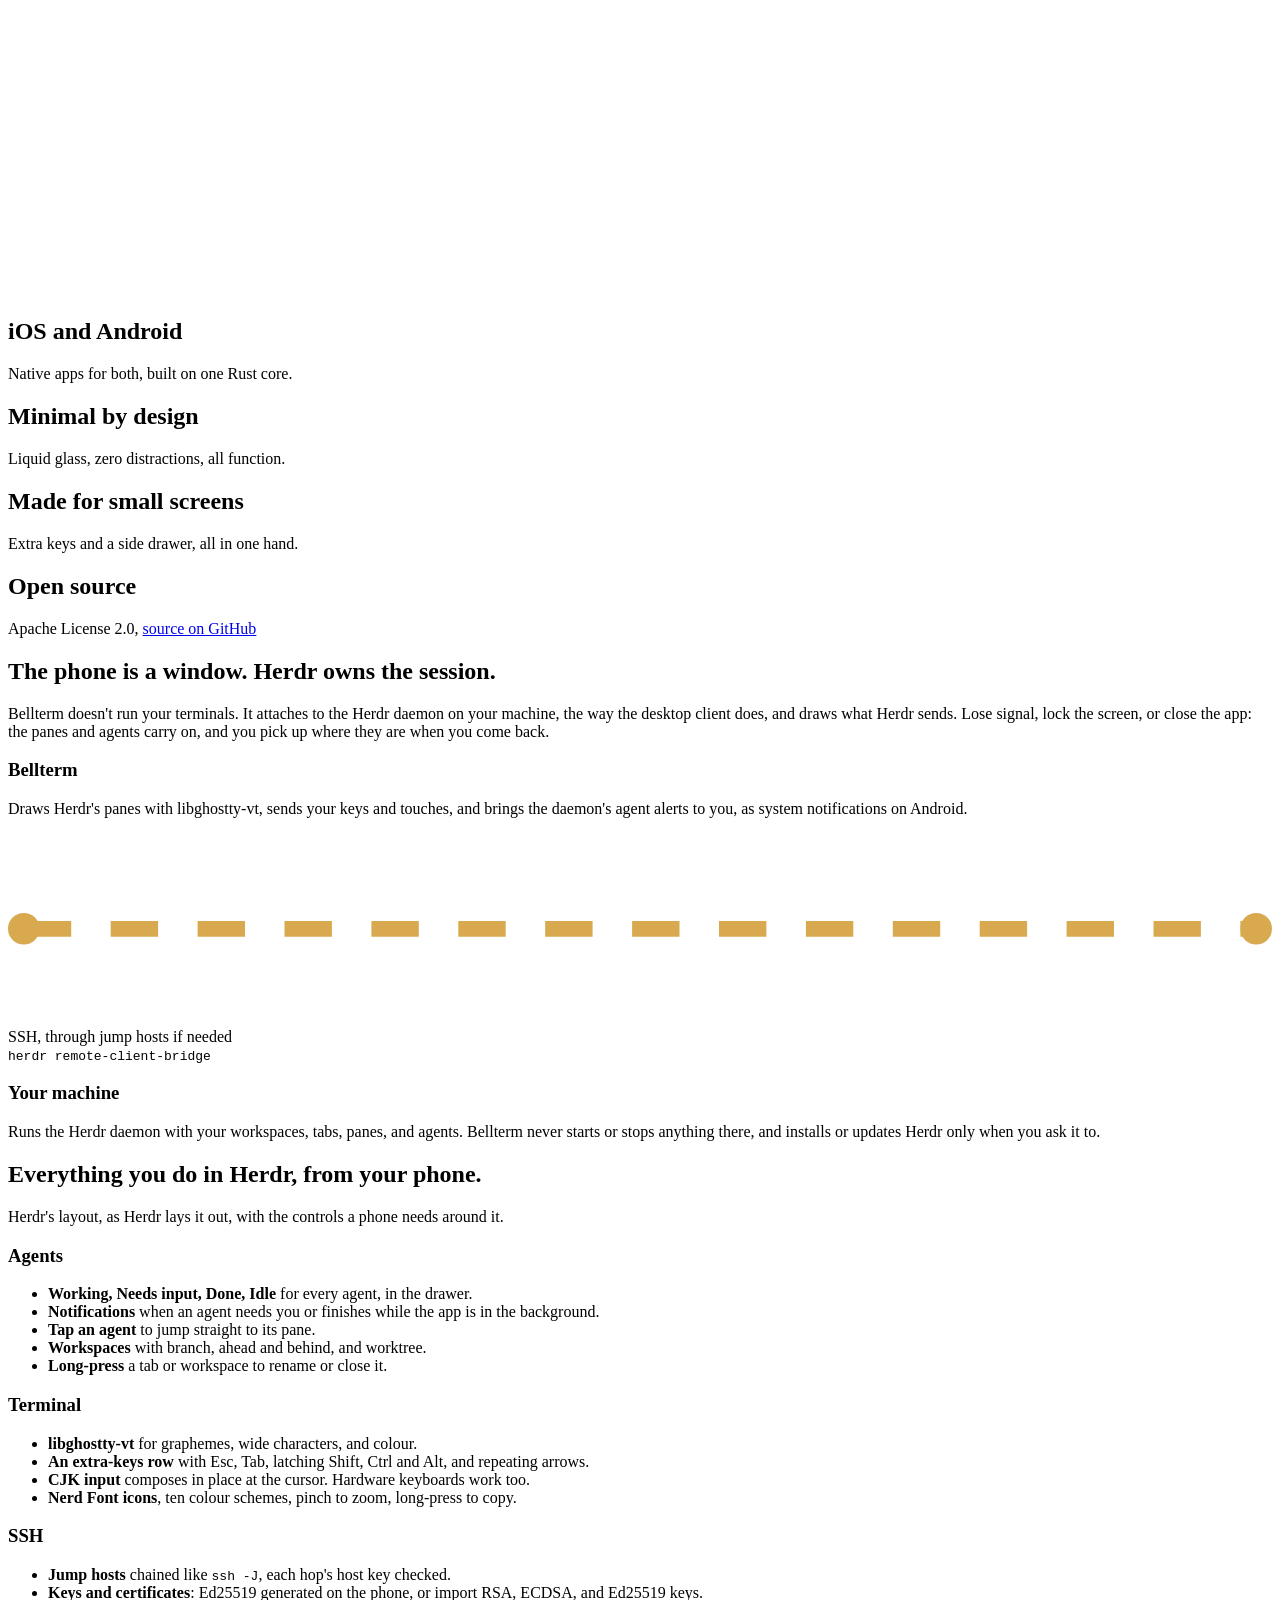
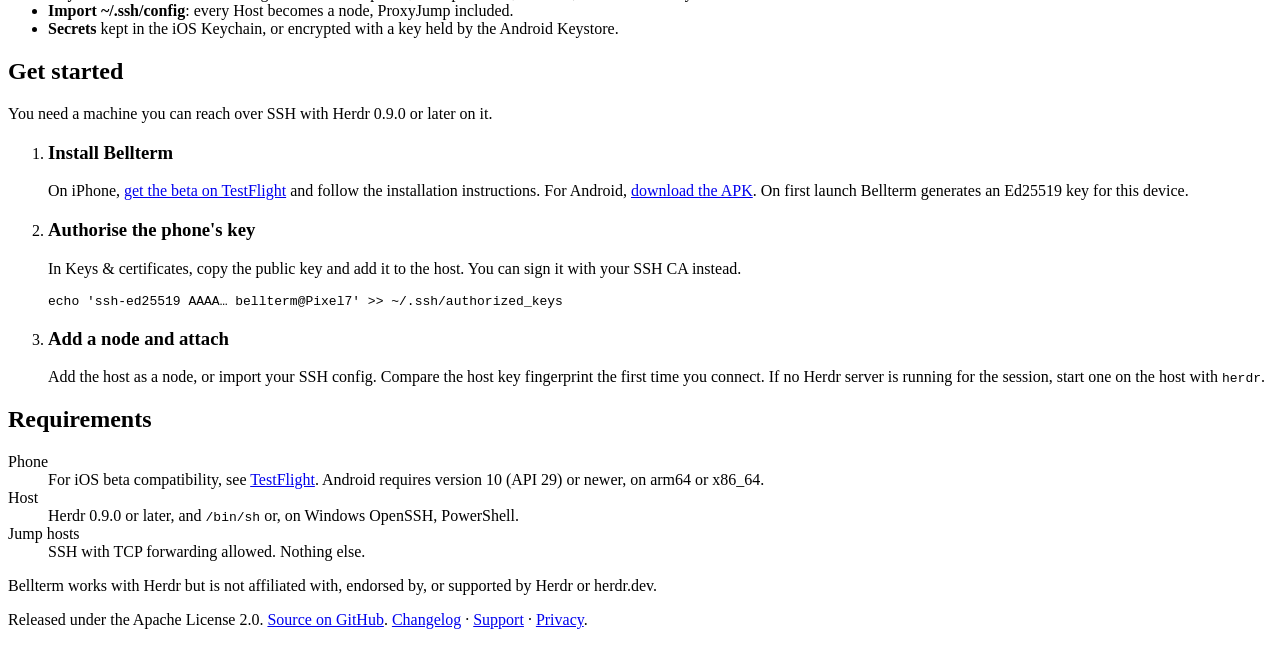
==== commit 588da98d: "feat: latch Shift in the extra-keys row (#31) Add a Shift key beside Ctrl and Alt so touch users can" ====
--- a/site/index.html
+++ b/site/index.html
@@ -99,7 +99,7 @@
 
 <span class="p">›</span> <i class="cursor"></i></div>
         <div class="keys">
-          <span>Esc</span><span>Tab</span><span class="latched">Ctrl</span><span>Alt</span><span>←</span><span>↓</span><span>↑</span><span>→</span>
+          <span>Esc</span><span>Tab</span><span>Shift</span><span class="latched">Ctrl</span><span>Alt</span><span>←</span><span>↓</span><span>↑</span><span>→</span>
         </div>
         <div class="note">
           <img src="/icon.svg" alt="">
@@ -184,7 +184,7 @@
           <h3>Terminal</h3>
           <ul>
             <li><strong>libghostty-vt</strong> for graphemes, wide characters, and colour.</li>
-            <li><strong>An extra-keys row</strong> with Esc, Tab, latching Ctrl and Alt, and repeating arrows.</li>
+            <li><strong>An extra-keys row</strong> with Esc, Tab, latching Shift, Ctrl and Alt, and repeating arrows.</li>
             <li><strong>CJK input</strong> composes in place at the cursor. Hardware keyboards work too.</li>
             <li><strong>Nerd Font icons</strong>, ten colour schemes, pinch to zoom, long-press to copy.</li>
           </ul>
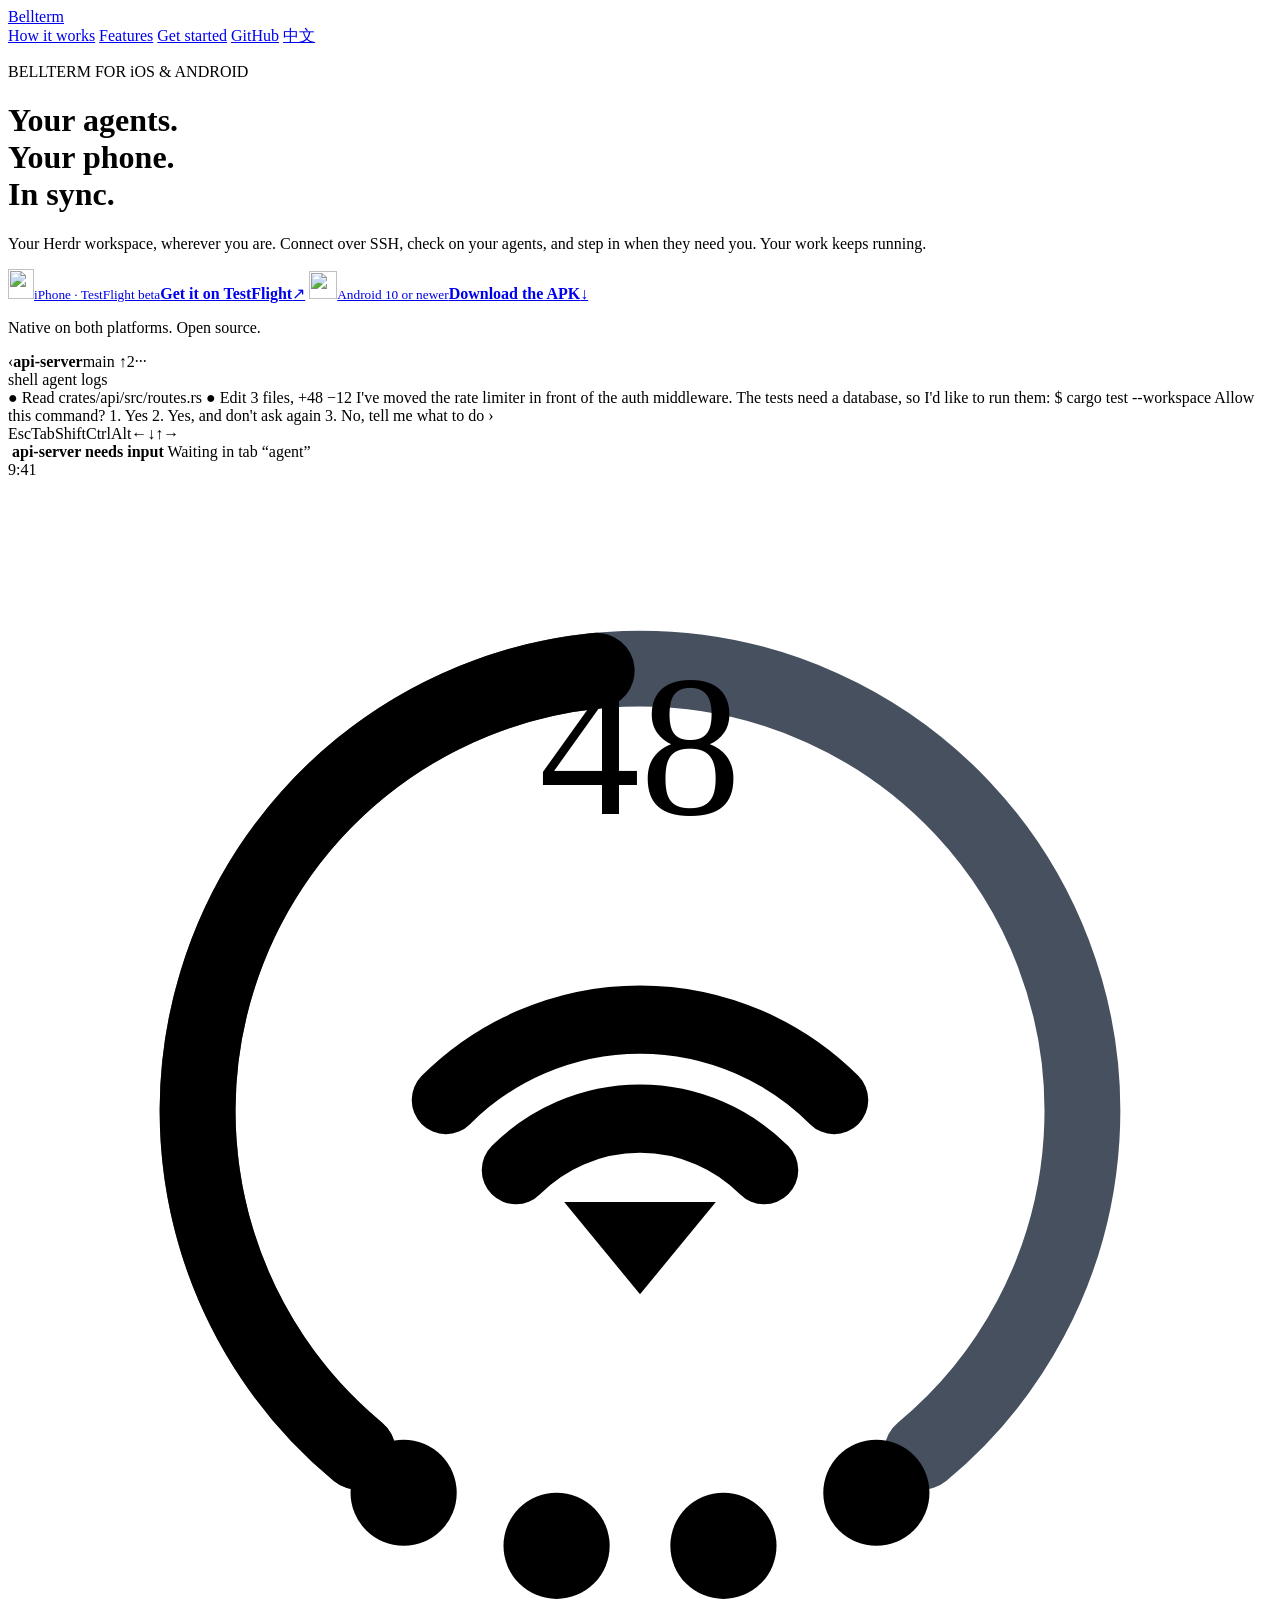
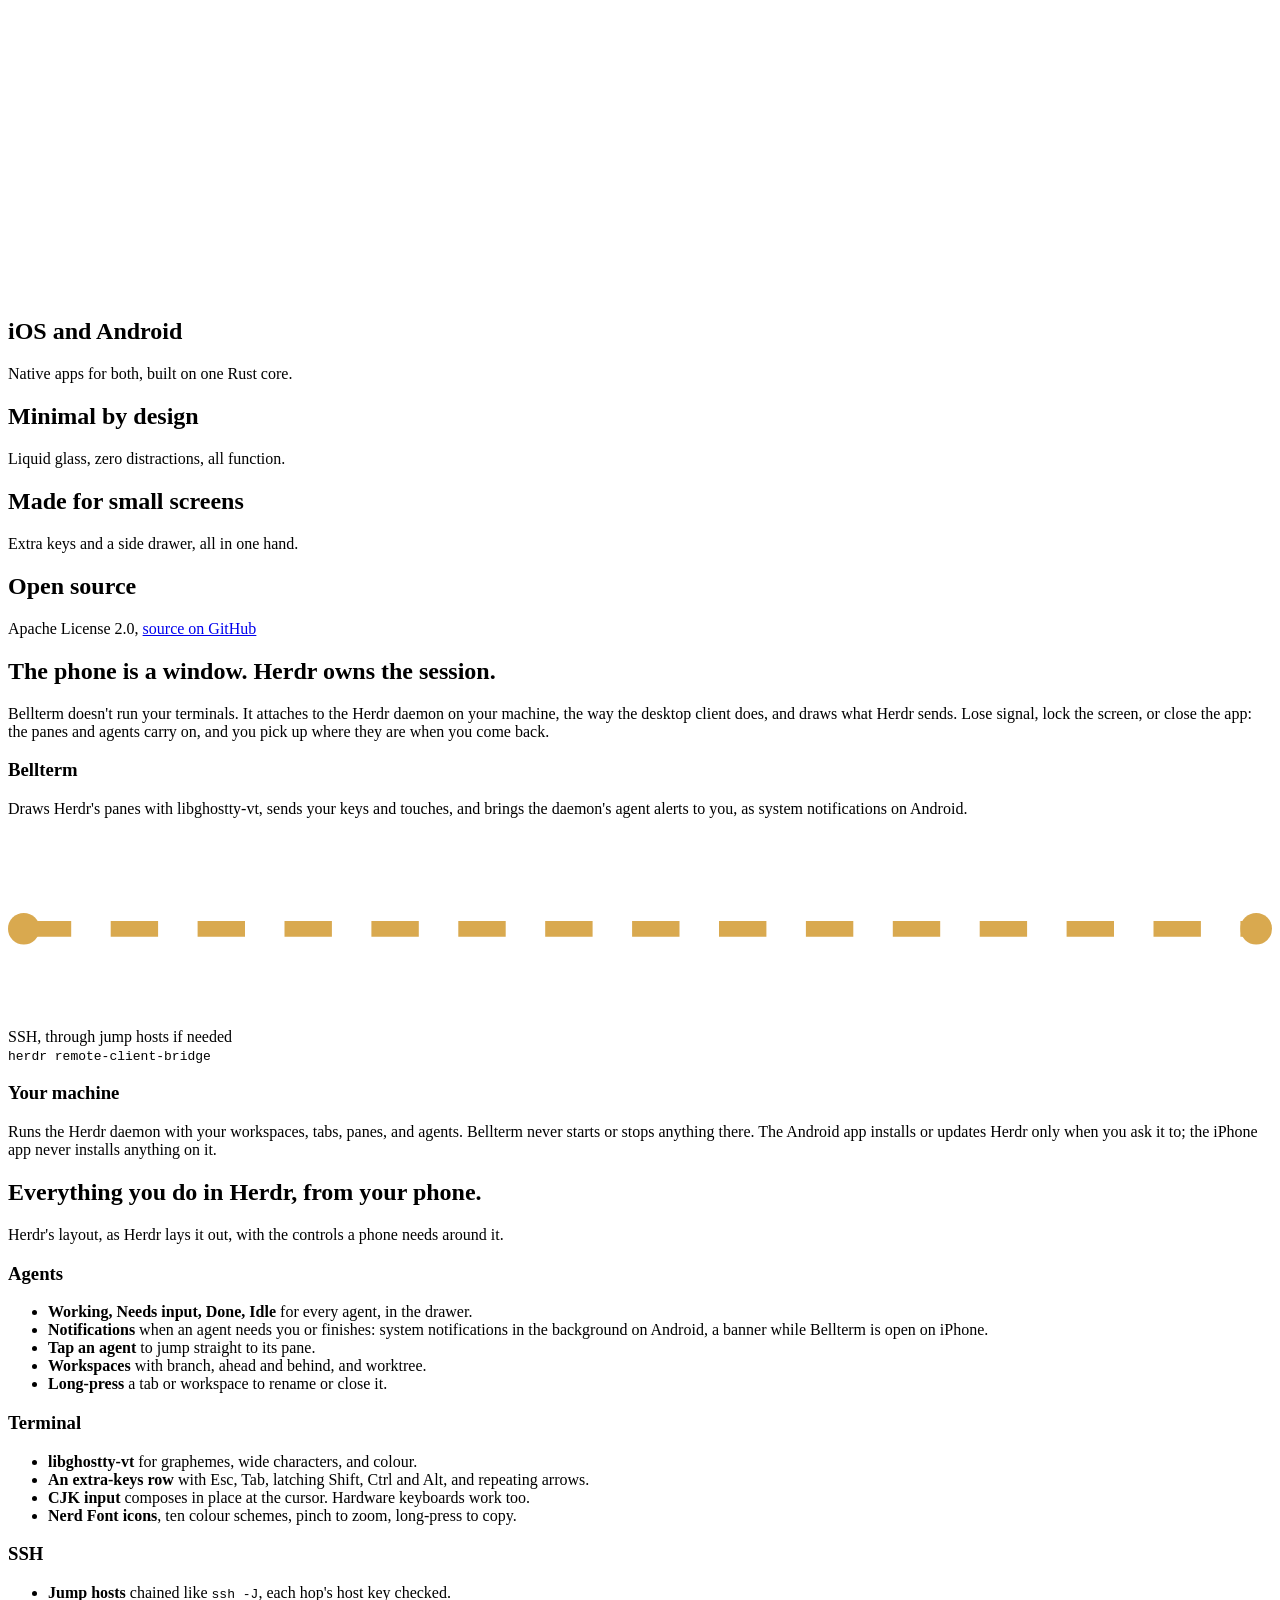
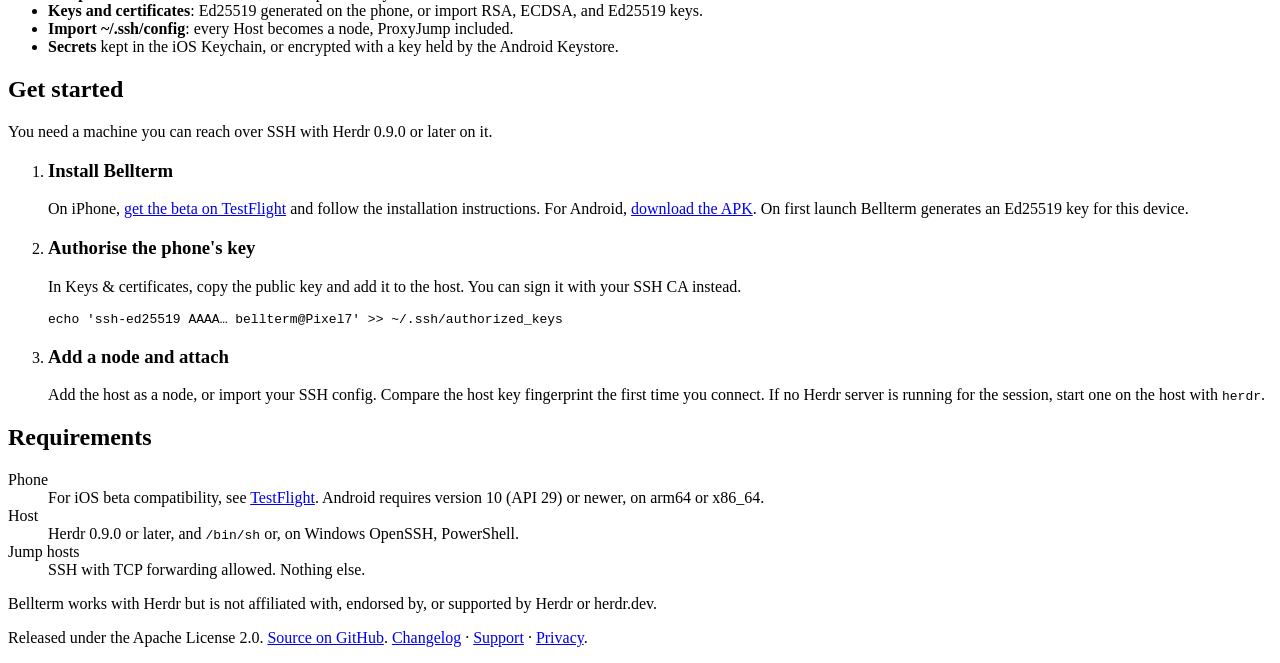
==== commit 6a34a4c3: "docs(site): say which platform does background notifications and Herdr installs Co-authored-by: AirB" ====
--- a/site/index.html
+++ b/site/index.html
@@ -159,7 +159,7 @@
         </div>
         <div class="end host">
           <h3>Your machine</h3>
-          <p>Runs the Herdr daemon with your workspaces, tabs, panes, and agents. Bellterm never starts or stops anything there, and installs or updates Herdr only when you ask it to.</p>
+          <p>Runs the Herdr daemon with your workspaces, tabs, panes, and agents. Bellterm never starts or stops anything there. The Android app installs or updates Herdr only when you ask it to; the iPhone app never installs anything on it.</p>
         </div>
       </div>
     </div>
@@ -174,7 +174,7 @@
           <h3>Agents</h3>
           <ul>
             <li><strong>Working, Needs input, Done, Idle</strong> for every agent, in the drawer.</li>
-            <li><strong>Notifications</strong> when an agent needs you or finishes while the app is in the background.</li>
+            <li><strong>Notifications</strong> when an agent needs you or finishes: system notifications in the background on Android, a banner while Bellterm is open on iPhone.</li>
             <li><strong>Tap an agent</strong> to jump straight to its pane.</li>
             <li><strong>Workspaces</strong> with branch, ahead and behind, and worktree.</li>
             <li><strong>Long-press</strong> a tab or workspace to rename or close it.</li>
